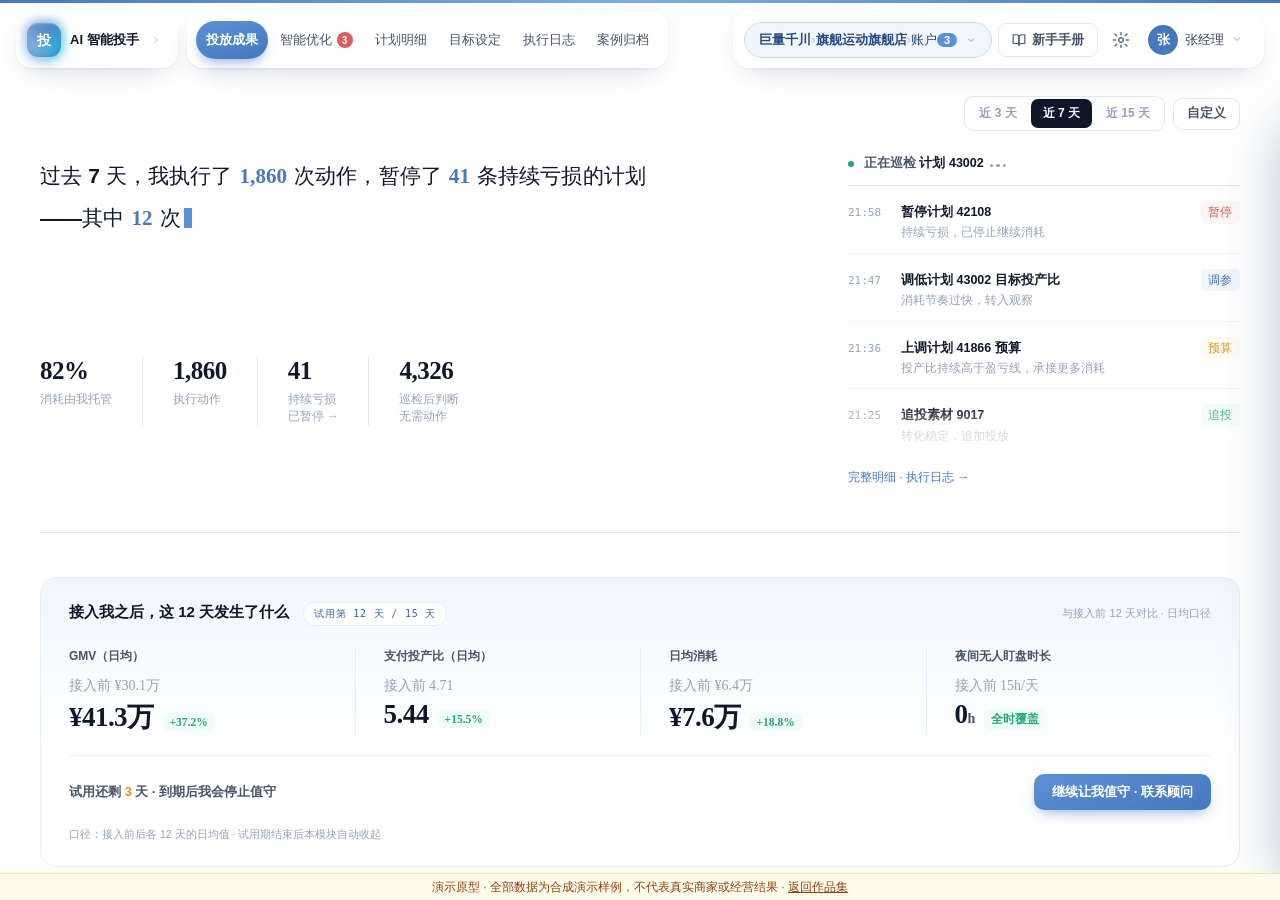
==== prototype/toudehao_final.html @ 15bfa962 "AI 智能投手作品集 初始提交（脱敏演示版）" ====
<!DOCTYPE html>
<html lang="zh-CN">
<head>
    <meta charset="UTF-8">
    <meta name="viewport" content="width=device-width, initial-scale=1.0">
    <title>AI 智能投手</title>
<style>
        :root {
            /* 品牌色系统 */
            --primary-900: #1e3664;
            --primary-800: #274882;
            --primary-700: #3562a6;
            --primary-600: #4578be;
            --primary-500: #5b91d4;
            --primary-400: #7dade2;
            --primary-300: #a3c6ed;
            --primary-200: #c8ddf5;
            --primary-100: #e4eefb;
            --primary-50: #f1f6fd;
            --primary-0: #f8fafe;

            /* 中性色 */
            --gray-900: #0f172a;
            --gray-800: #1e293b;
            --gray-700: #334155;
            --gray-600: #475569;
            --gray-500: #64748b;
            --gray-400: #94a3b8;
            --gray-300: #cbd5e1;
            --gray-200: #e2e8f0;
            --gray-100: #f1f5f9;
            --gray-50: #f8fafc;

            /* 语义色 */
            --success: #22a67a;
            --success-light: #f0fdf6;
            --warning: #e09422;
            --warning-light: #fefcf3;
            --danger: #dc5a5a;
            --danger-light: #fef5f5;
            --info: #5090d3;
            --info-light: #f4f9fd;

            /* 间距系统 */
            --spacing-xs: 4px;
            --spacing-sm: 8px;
            --spacing-md: 16px;
            --spacing-lg: 24px;
            --spacing-xl: 32px;
            --spacing-2xl: 48px;

            /* 圆角系统 */
            --radius-sm: 4px;
            --radius-md: 6px;
            --radius-lg: 10px;
            --radius-full: 9999px;

            /* 阴影系统 - 完全复制标准 */
            --shadow-xs: 0 1px 2px rgba(0,0,0,0.06);
            --shadow-sm: 0 1px 2px rgba(0,0,0,0.04), 0 2px 4px rgba(0,0,0,0.04), 0 4px 8px rgba(0,0,0,0.04);
            --shadow-md: 0 1px 2px rgba(0,0,0,0.04), 0 4px 8px rgba(0,0,0,0.04), 0 8px 16px rgba(0,0,0,0.06), 0 12px 24px rgba(0,0,0,0.04);
            --shadow-lg: 0 2px 4px rgba(0,0,0,0.04), 0 8px 16px rgba(0,0,0,0.06), 0 16px 32px rgba(0,0,0,0.08), 0 24px 48px rgba(0,0,0,0.04);
            --shadow-xl: 0 4px 8px rgba(0,0,0,0.04), 0 12px 24px rgba(0,0,0,0.08), 0 24px 48px rgba(0,0,0,0.1), 0 32px 64px rgba(0,0,0,0.06);

            /* 边框色 */
            --border-color: rgba(0,0,0,0.06);
            --border-color-hover: rgba(0,0,0,0.1);

            /* 动画 */
            --duration-fast: 150ms;
            --duration-normal: 200ms;
            --duration-slow: 300ms;
            --ease-out: cubic-bezier(0.16, 1, 0.3, 1);
            --ease-in-out: cubic-bezier(0.4, 0, 0.2, 1);
        }
        * { margin: 0; padding: 0; box-sizing: border-box; }
        input[type="checkbox"] { accent-color: var(--primary-600); }
        body {
            font-family: -apple-system, BlinkMacSystemFont, 'Segoe UI', 'PingFang SC', 'Microsoft YaHei', sans-serif;
            background: #f8fafc;
            background-image: radial-gradient(ellipse 80% 50% at 50% -20%, rgba(69,120,190,0.02) 0%, transparent 50%), radial-gradient(ellipse 60% 40% at 100% 0%, rgba(100,116,139,0.02) 0%, transparent 40%);
            min-height: 100vh;
            color: var(--gray-800);
            line-height: 1.5;
            padding: 0;
            -webkit-font-smoothing: antialiased;
            -moz-osx-font-smoothing: grayscale;
            font-feature-settings: 'kern' 1;
        }
        /* ========== 文档样式 ========== */
        .state-section { margin-bottom: 64px; }
        .state-title {
            font-size: 18px;
            font-weight: 600;
            color: var(--gray-900);
            margin-bottom: 6px;
            letter-spacing: -0.02em;
        }
        .state-desc { font-size: 13px; color: var(--gray-500); margin-bottom: 16px; }
        .state-frame {
            background: var(--gray-50);
            border-radius: var(--radius-lg);
            overflow: hidden;
            box-shadow: var(--shadow-md);
            border: none;
        }
        .state-frame::before {
            content: '';
            display: block;
            height: 3px;
            background: linear-gradient(90deg, var(--primary-600) 0%, var(--primary-400) 50%, var(--primary-600) 100%);
        }

        /* ========== 导航栏 ========== */
        .navbar {
            height: 64px;
            background: rgba(255, 255, 255, 0.98);
            backdrop-filter: blur(20px);
            border-bottom: 1px solid var(--gray-200);
            display: flex;
            align-items: center;
            padding: 0 var(--spacing-xl);
            box-shadow: var(--shadow-xs);
        }
        .navbar-brand { display: flex; align-items: center; gap: 12px; }
        .brand-logo {
            width: 32px;
            height: 32px;
            background: var(--primary-600);
            border-radius: var(--radius-md);
            display: flex;
            align-items: center;
            justify-content: center;
            font-weight: 600;
            color: white;
            font-size: 14px;
        }
        .brand-name {
            font-size: 16px;
            font-weight: 700;
            color: var(--gray-900);
            letter-spacing: -0.02em;
        }

        /* ========== 侧边栏 ========== */
        .main-container { display: flex; min-height: 600px; }
        .sidebar {
            width: 220px;
            background: white;
            border-right: 1px solid var(--gray-200);
            padding: var(--spacing-lg) var(--spacing-sm);
        }
        .menu-item {
            display: flex;
            align-items: center;
            gap: 10px;
            padding: 10px 14px;
            color: var(--gray-600);
            text-decoration: none;
            border-radius: var(--radius-md);
            margin-bottom: 2px;
            font-size: 14px;
            font-weight: 500;
            transition: background var(--duration-fast) var(--ease-out), color var(--duration-fast) var(--ease-out), transform var(--duration-fast) var(--ease-out);
            position: relative;
        }
        .menu-item:hover {
            background: var(--primary-50);
            color: var(--primary-700);
            transform: translateX(2px);
        }
        .menu-item.active {
            background: var(--primary-100);
            color: var(--primary-800);
            font-weight: 600;
        }
        .menu-item.active::before {
            content: '';
            position: absolute;
            left: 0;
            top: 6px;
            bottom: 6px;
            width: 3px;
            background: var(--primary-600);
            border-radius: 0 2px 2px 0;
        }
        .menu-item svg {
            width: 18px;
            height: 18px;
            flex-shrink: 0;
            opacity: 0.6;
            transition: opacity var(--duration-fast) var(--ease-out);
        }
        .menu-item:hover svg { opacity: 1; }
        .menu-item.active svg { opacity: 1; color: var(--primary-600); }

        /* ========== 内容区 ========== */
        .content { flex: 1; padding: var(--spacing-lg); background: var(--gray-50); }
        .page-header { margin-bottom: var(--spacing-lg); }
        .page-title {
            font-size: 22px;
            font-weight: 700;
            color: var(--gray-900);
            margin-bottom: 4px;
            letter-spacing: -0.025em;
            line-height: 1.2;
        }
        .page-subtitle { font-size: 13px; color: var(--gray-500); font-weight: 400; }

        /* ========== 控制台容器 ========== */
        .console-container {
            background: #fff;
            border-radius: var(--radius-lg);
            border: none;
            overflow: hidden;
            box-shadow: var(--shadow-sm);
            transition: box-shadow var(--duration-normal) var(--ease-out);
        }
        .console-container:hover {
            box-shadow: var(--shadow-md);
        }
        .console-collapse-header {
            display: flex;
            align-items: center;
            justify-content: space-between;
            padding: 16px 24px;
            border-bottom: 1px solid var(--gray-200);
            background: #fff;
        }
        .console-main-title { font-size: 17px; font-weight: 600; color: var(--gray-900); letter-spacing: -0.02em; }
        .tenant-quota-inline { display: flex; align-items: center; gap: 4px; font-size: 12px; color: var(--gray-500); padding: 4px 12px; background: var(--gray-50); border-radius: var(--radius-sm); }
        .tenant-quota-inline strong { color: var(--primary-600); font-weight: 600; }
        .quota-divider { color: var(--gray-300); }
        .console-body-layout { display: grid; grid-template-columns: 280px 1fr; gap: 16px; padding: 20px; }
        .account-list-card {
            background: #fff;
            border-radius: var(--radius-lg);
            border: none;
            overflow: hidden;
            box-shadow: var(--shadow-xs);
        }
        .account-list-header {
            padding: 12px 16px;
            background: #fff;
            border-bottom: 1px solid var(--gray-200);
            display: flex;
            justify-content: space-between;
            align-items: center;
        }
        .list-header-left { display: flex; align-items: center; gap: 10px; }
        .header-checkbox { width: 18px; height: 18px; border: 2px solid var(--gray-300); border-radius: var(--radius-sm); position: relative; }
        .header-checkbox.checked { background: var(--primary-500); border-color: var(--primary-500); }
        .header-checkbox.checked::after { content: ''; position: absolute; left: 5px; top: 2px; width: 5px; height: 9px; border: solid white; border-width: 0 2px 2px 0; transform: rotate(45deg); }
        .header-checkbox.indeterminate { background: var(--primary-500); border-color: var(--primary-500); }
        .header-checkbox.indeterminate::after { content: ''; position: absolute; left: 3px; top: 6px; width: 8px; height: 2px; background: white; }
        .card-title { font-size: 14px; font-weight: 600; color: var(--gray-900); }
        .selected-count { font-size: 12px; color: var(--primary-600); font-weight: 500; padding: 4px 10px; background: var(--primary-50); border-radius: var(--radius-sm); }
        .account-list-body { max-height: 280px; overflow-y: auto; padding: 8px; background: var(--gray-50); }
        .account-item {
            display: flex;
            align-items: center;
            padding: 12px 14px;
            border-radius: var(--radius-md);
            margin-bottom: 8px;
            background: #fff;
            border: 1px solid transparent;
            cursor: pointer;
        }
        .account-item:hover {
            background: var(--gray-50);
        }
        .account-item:last-child { margin-bottom: 0; }
        .account-item.selected {
            background: var(--primary-50);
            border-color: var(--primary-400);
            position: relative;
        }
        .account-item.selected::before {
            content: '';
            position: absolute;
            left: 0;
            top: 8px;
            bottom: 8px;
            width: 3px;
            background: var(--primary-500);
            border-radius: 0 2px 2px 0;
        }
        .account-item-checkbox { width: 16px; height: 16px; border: 2px solid var(--gray-300); border-radius: var(--radius-sm); margin-right: 10px; position: relative; flex-shrink: 0; }
        .account-item-checkbox.checked { background: var(--primary-500); border-color: var(--primary-500); }
        .account-item-checkbox.checked::after { content: ''; position: absolute; left: 4px; top: 1px; width: 4px; height: 8px; border: solid white; border-width: 0 2px 2px 0; transform: rotate(45deg); }
        .account-item-info { flex: 1; min-width: 0; }
        .account-item-name { font-size: 13px; font-weight: 500; color: var(--gray-900); }
        .account-item-meta { display: flex; align-items: center; justify-content: space-between; gap: 8px; margin-top: 4px; }
        .account-item-stats { font-size: 12px; color: var(--gray-500); white-space: nowrap; }
        .account-item-badge {
            display: inline-flex;
            align-items: center;
            gap: 5px;
            padding: 3px 10px;
            border-radius: var(--radius-md);
            font-size: 12px;
            font-weight: 500;
            white-space: nowrap;
            flex-shrink: 0;
        }
        .account-item-badge.ai {
            background: var(--primary-100);
            color: var(--primary-700);
        }
        .account-item-badge.manual {
            background: #fef3c7;
            color: #92400e;
        }
        .badge-dot { width: 5px; height: 5px; border-radius: 50%; }
        .account-item-badge.ai .badge-dot { background: var(--success); }
        .account-item-badge.manual .badge-dot { background: var(--warning); }
        .config-detail-card {
            background: #fff;
            border-radius: var(--radius-lg);
            border: none;
            padding: 20px 24px;
            box-shadow: var(--shadow-xs);
        }
        .config-detail-title-bar { display: flex; align-items: center; justify-content: space-between; gap: 12px; padding-bottom: 12px; margin-bottom: 14px; border-bottom: 1px solid var(--gray-100); }
        .config-account-name { font-size: 15px; font-weight: 600; color: var(--gray-900); }
        .config-account-id { font-size: 12px; color: var(--gray-400); }
        .config-row { margin-bottom: 14px; }
        .config-row:last-child { margin-bottom: 0; }
        .config-row .card-title { margin-bottom: 8px; }
        .mode-segmented {
            background: var(--gray-100);
            border-radius: var(--radius-md);
            padding: 4px;
            display: flex;
            gap: 4px;
            margin-bottom: 16px;
            position: relative;
        }
        .mode-segmented::before {
            content: '';
            position: absolute;
            top: 4px;
            left: 4px;
            width: calc(50% - 6px);
            height: calc(100% - 8px);
            background: #fff;
            border-radius: var(--radius-md);
            transition: transform 0.25s var(--ease-out);
            z-index: 0;
        }
        .mode-segmented.second-active::before {
            transform: translateX(calc(100% + 4px));
        }
        .mode-segment {
            flex: 1;
            padding: 10px 14px;
            text-align: center;
            border-radius: var(--radius-md);
            background: transparent;
            border: none;
            font-size: 14px;
            font-weight: 600;
            color: var(--gray-500);
            position: relative;
            z-index: 1;
            cursor: pointer;
            transition: color var(--duration-fast) var(--ease-out);
        }
        .mode-segment:hover {
            color: var(--gray-700);
        }
        .mode-segment.active {
            color: var(--gray-900);
        }
        .range-row { display: flex; align-items: center; justify-content: space-between; padding: 12px 16px; background: var(--gray-50); border-radius: var(--radius-md); margin-top: 10px; }
        .range-stats { display: flex; align-items: center; gap: 16px; }
        .range-stat { display: flex; align-items: baseline; gap: 4px; }
        .stat-num { font-size: 20px; font-weight: 600; color: var(--primary-600); }
        .stat-label { font-size: 13px; color: var(--gray-500); margin-left: 2px; }
        .range-divider { width: 1px; height: 20px; background: var(--gray-300); }
        .range-config-btn {
            display: inline-flex;
            align-items: center;
            gap: 6px;
            padding: 8px 16px;
            font-size: 13px;
            color: white;
            font-weight: 500;
            background: var(--primary-600);
            border: none;
            border-radius: var(--radius-md);
            cursor: pointer;
        }
        .range-config-btn:hover {
            background: var(--primary-700);
        }
        .strategy-list-horizontal { display: flex; gap: 12px; }
        .strategy-item-horizontal {
            display: flex;
            align-items: center;
            gap: 8px;
            padding: 10px 16px;
            background: var(--gray-50);
            border-radius: var(--radius-md);
            font-size: 13px;
            color: var(--gray-700);
        }
        .strategy-item-horizontal:hover {
            border-color: var(--primary-300);
            background: var(--primary-50);
        }
        .strategy-checkbox-new {
            width: 16px;
            height: 16px;
            border: 2px solid var(--gray-300);
            border-radius: var(--radius-sm);
            background: #fff;
            position: relative;
            transition: all var(--duration-fast) var(--ease-out);
            cursor: pointer;
        }
        .strategy-checkbox-new:hover { border-color: var(--primary-400); }
        .strategy-checkbox-new.checked {
            background: var(--primary-500);
            border-color: var(--primary-500);
        }
        .strategy-checkbox-new.checked::after {
            content: '';
            position: absolute;
            left: 4px;
            top: 1px;
            width: 4px;
            height: 8px;
            border: solid white;
            border-width: 0 2px 2px 0;
            transform: rotate(45deg);
        }
        .delete-material-option { display: flex; align-items: center; gap: 8px; font-size: 13px; }
        .delete-material-text { color: var(--gray-700); }
        .batch-hint {
            display: flex;
            align-items: center;
            gap: 8px;
            padding: 10px 12px;
            background: var(--primary-50);
            border-radius: var(--radius-sm);
            margin-bottom: 16px;
            font-size: 12px;
            color: var(--primary-700);
        }
        .batch-hint svg { flex-shrink: 0; color: var(--primary-500); }
        .config-empty-inline { display: flex; align-items: center; justify-content: center; height: 200px; color: var(--gray-400); font-size: 13px; }
        .manual-hint-box {
            display: flex;
            align-items: center;
            gap: 10px;
            padding: 14px 16px;
            background: #fef3c7;
            border: 1px solid #fcd34d;
            border-radius: var(--radius-md);
            font-size: 13px;
            color: #92400e;
        }
        .manual-hint-box svg { flex-shrink: 0; color: #d97706; }
        .console-actions { padding: 14px 20px; border-top: 1px solid var(--gray-200); display: flex; justify-content: flex-end; gap: 12px; }
        .btn {
            padding: 10px 20px;
            border-radius: var(--radius-md);
            font-size: 13px;
            font-weight: 500;
            border: none;
            display: inline-flex;
            align-items: center;
            justify-content: center;
            gap: 6px;
            cursor: pointer;
            transition: all var(--duration-fast) var(--ease-out);
        }
        .btn-primary {
            background: linear-gradient(180deg, var(--primary-600) 0%, var(--primary-700) 100%);
            color: white;
            box-shadow: inset 0 1px 0 rgba(255,255,255,0.15), 0 1px 2px rgba(69,120,190,0.2), 0 2px 4px rgba(69,120,190,0.15), 0 4px 8px rgba(69,120,190,0.1);
        }
        .btn-primary:hover {
            background: linear-gradient(180deg, var(--primary-700) 0%, var(--primary-800) 100%);
            transform: translateY(-1px);
            box-shadow: inset 0 1px 0 rgba(255,255,255,0.15), 0 2px 4px rgba(69,120,190,0.2), 0 4px 8px rgba(69,120,190,0.18), 0 8px 16px rgba(69,120,190,0.12);
        }
        .btn-primary:active {
            background: linear-gradient(180deg, var(--primary-800) 0%, var(--primary-900) 100%);
            transform: translateY(0);
            box-shadow: inset 0 2px 4px rgba(0,0,0,0.1), 0 1px 2px rgba(69,120,190,0.15);
        }
        .btn-secondary {
            background: linear-gradient(180deg, #fff 0%, #f8fafc 100%);
            color: var(--gray-700);
            border: 1px solid rgba(0,0,0,0.08);
            box-shadow: inset 0 1px 0 rgba(255,255,255,0.8), 0 1px 2px rgba(0,0,0,0.04);
        }
        .btn-secondary:hover {
            background: linear-gradient(180deg, #f8fafc 0%, #f1f5f9 100%);
            border-color: rgba(0,0,0,0.12);
            transform: translateY(-1px);
            box-shadow: inset 0 1px 0 rgba(255,255,255,0.8), 0 2px 4px rgba(0,0,0,0.06);
        }
        .btn-secondary:active {
            background: #f1f5f9;
            transform: translateY(0);
            box-shadow: inset 0 1px 2px rgba(0,0,0,0.04);
        }
        /* 管理员样式 */
        .admin-badge { display: inline-flex; align-items: center; gap: 4px; padding: 4px 10px; background: linear-gradient(135deg, var(--primary-600) 0%, var(--primary-700) 100%); color: white; font-size: 12px; font-weight: 500; border-radius: var(--radius-sm); }
        .admin-search-bar { padding: 8px 12px; border-bottom: 1px solid var(--gray-100); }
        .admin-search-bar input { width: 100%; padding: 6px 10px; border: 1px solid var(--gray-200); border-radius: var(--radius-sm); font-size: 12px; background: var(--gray-50); }
        .admin-user-group { border-bottom: 1px solid var(--gray-100); }
        .admin-user-group:last-child { border-bottom: none; }
        .admin-user-divider { display: flex; align-items: center; justify-content: space-between; padding: 10px 14px; background: var(--gray-50); cursor: pointer; }
        .admin-user-left { display: flex; align-items: center; gap: 8px; }
        .admin-expand-icon { width: 16px; height: 16px; display: flex; align-items: center; justify-content: center; color: var(--gray-400); transition: transform 0.2s; }
        .admin-user-divider.expanded .admin-expand-icon { transform: rotate(90deg); }
        .admin-user-label { font-size: 13px; font-weight: 600; color: var(--gray-700); }
        .admin-user-count { font-size: 12px; color: var(--gray-500); }
        .admin-user-accounts { background: white; margin-left: 14px; padding-left: 12px; position: relative; }
        .admin-user-accounts::before { content: ''; position: absolute; left: 0; top: 4px; bottom: 4px; width: 2px; background: linear-gradient(180deg, var(--primary-200) 0%, var(--primary-100) 100%); border-radius: 1px; }
        .admin-user-accounts.collapsed { display: none; }
        .admin-owner-tag { display: inline-flex; align-items: center; gap: 4px; padding: 4px 8px; background: var(--gray-100); color: var(--gray-600); font-size: 12px; border-radius: var(--radius-sm); }
        .config-header {
            padding: 16px 24px;
            border-bottom: 1px solid var(--gray-200);
        }
        .config-title { font-size: 17px; font-weight: 600; color: var(--gray-900); margin: 0; letter-spacing: -0.02em; }
        .config-subtitle { font-size: 13px; color: var(--gray-500); margin-top: 4px; }
        .account-select-all { font-size: 12px; color: var(--primary-600); cursor: pointer; padding: 4px 8px; border-radius: var(--radius-sm); }
        /* 计算器样式 */
        .step-badge {
            width: 20px;
            height: 20px;
            background: var(--primary-500);
            color: white;
            border-radius: 50%;
            font-size: 11px;
            font-weight: 600;
            display: flex;
            align-items: center;
            justify-content: center;
        }
        .calc-grid { display: grid; grid-template-columns: repeat(4, 1fr); gap: 16px; }
        .calc-field { display: flex; flex-direction: column; gap: 6px; }
        .field-label { font-size: 13px; font-weight: 500; color: var(--gray-600); display: flex; align-items: center; gap: 6px; }
        .input-wrap { position: relative; display: flex; align-items: center; }
        .input-prefix { position: absolute; left: 12px; color: var(--gray-400); font-size: 14px; font-weight: 500; }
        .input-suffix { position: absolute; right: 12px; color: var(--gray-400); font-size: 14px; }
        .calc-input {
            width: 100%;
            padding: 10px 32px 10px 28px;
            border: 1px solid rgba(0,0,0,0.08);
            border-radius: var(--radius-md);
            font-size: 14px;
            font-weight: 500;
            color: var(--gray-800);
            background: #fafbfc;
            box-shadow: inset 0 1px 2px rgba(0,0,0,0.04);
            transition: all var(--duration-fast) var(--ease-out);
            outline: none;
        }
        .calc-input:hover {
            border-color: var(--primary-300);
            background: var(--primary-0);
        }
        .calc-input:focus {
            border-color: var(--primary-400);
            background: #fff;
            box-shadow: inset 0 1px 2px rgba(0,0,0,0.02), 0 0 0 3px rgba(69,120,190,0.12);
        }
        .sync-badge { font-size: 10px; color: var(--primary-600); background: var(--primary-50); padding: 2px 6px; border-radius: 10px; font-weight: 500; }
        .calc-metrics {
            display: flex;
            gap: 24px;
            margin-top: 16px;
            padding: 16px;
            background: var(--gray-50);
            border-radius: var(--radius-md);
        }
        .metric-item {
            text-align: center;
            flex: 1;
        }
        .metric-value {
            font-size: 18px;
            font-weight: 700;
            color: var(--gray-800);
        }
        .metric-value.highlight {
            color: var(--primary-600);
            font-size: 24px;
        }
        .metric-label {
            font-size: 12px;
            color: var(--gray-500);
            margin-top: 4px;
        }
        .roi-options { display: grid; grid-template-columns: repeat(5, 1fr); gap: 10px; }
        .roi-option {
            padding: 14px 12px;
            text-align: center;
            border: 2px solid var(--gray-200);
            background: #fff;
            border-radius: 10px;
            cursor: pointer;
            transition: all var(--duration-fast) var(--ease-out);
        }
        .roi-option:hover {
            border-color: var(--primary-300);
            background: var(--primary-50);
        }
        .roi-option.selected {
            border-color: var(--primary-500);
            background: var(--primary-50);
        }
        .roi-option-title { font-size: 13px; font-weight: 600; color: var(--gray-700); }
        .roi-option.selected .roi-option-title { color: var(--primary-700); }
        .roi-option-desc { font-size: 11px; color: var(--gray-400); margin-top: 4px; }
        .roi-option.selected .roi-option-desc { color: var(--primary-500); }
        .custom-input { width: 40px; padding: 2px 4px; font-size: 12px; text-align: center; border: 1px solid var(--gray-300); border-radius: 4px; }
        .calc-result-panel {
            width: 320px;
            padding: 32px 24px 24px;
            background: var(--gray-50);
            display: flex;
            flex-direction: column;
        }
        .result-header { text-align: center; flex: 1; display: flex; flex-direction: column; justify-content: center; }
        .result-label { font-size: 13px; font-weight: 500; color: var(--gray-500); margin-bottom: 8px; }
        .result-value { font-size: 56px; font-weight: 700; color: var(--primary-600); line-height: 1; }
        .result-desc { font-size: 13px; color: var(--gray-500); margin-top: 8px; }
        .formula-box {
            padding: 12px 16px;
            background: white;
            border-radius: 8px;
            margin-bottom: 16px;
        }
        .formula-title { font-size: 11px; color: var(--gray-400); margin-bottom: 4px; }
        .formula-item { font-size: 11px; color: var(--gray-500); line-height: 1.5; }
        .formula-num { color: var(--primary-600); font-weight: 500; margin-right: 4px; }
        /* 字段tooltip */
        .field-tooltip {
            position: relative;
            display: inline-flex;
            align-items: center;
            margin-left: 4px;
        }
        .tooltip-icon {
            width: 14px;
            height: 14px;
            border-radius: 50%;
            background: var(--gray-200);
            color: var(--gray-500);
            font-size: 10px;
            display: inline-flex;
            align-items: center;
            justify-content: center;
            cursor: help;
        }
        .tooltip-icon:hover {
            background: var(--primary-100);
            color: var(--primary-600);
        }
        .tooltip-content {
            display: none;
            position: absolute;
            bottom: calc(100% + 8px);
            left: 50%;
            transform: translateX(-50%);
            background: var(--gray-800);
            color: white;
            padding: 8px 12px;
            border-radius: 6px;
            font-size: 12px;
            white-space: nowrap;
            z-index: 100;
        }
        .tooltip-content::after {
            content: '';
            position: absolute;
            top: 100%;
            left: 50%;
            transform: translateX(-50%);
            border: 5px solid transparent;
            border-top-color: var(--gray-800);
        }
        .field-tooltip:hover .tooltip-content { display: block; }
        .field-tooltip.always-show .tooltip-content { display: block; }
        .tooltip-source { display: block; font-size: 11px; color: var(--gray-400); margin-top: 4px; }
        .tooltip-time { display: block; font-size: 10px; color: var(--gray-500); }
        /* GMV结算率直接展示的提示 */
        .field-hint { font-size: 11px; color: var(--gray-400); margin-top: 4px; }
        .field-hint-source { font-size: 10px; color: var(--gray-400); }
        /* 计算器新样式 */
        .phase-tag { font-size: 11px; padding: 3px 8px; border-radius: 10px; font-weight: 500; }
        .phase-tag.mature { background: var(--primary-50); color: var(--primary-600); }
        .phase-tag.cold { background: #fef3c7; color: #92400e; }
        .new-plan-badge { font-size: 11px; padding: 3px 10px; background: #fef3c7; color: #92400e; border-radius: 10px; font-weight: 500; margin-left: 8px; }
        .result-section { text-align: center; }
        .result-phase-label { font-size: 12px; font-weight: 500; color: var(--gray-500); margin-bottom: 8px; padding: 4px 12px; background: var(--primary-50); color: var(--primary-600); border-radius: 12px; display: inline-block; }
        .result-phase-label.cold { background: #fef3c7; color: #92400e; }
        .result-roi-row { display: flex; align-items: baseline; justify-content: center; gap: 8px; margin-top: 8px; }
        .roi-label { font-size: 16px; color: var(--gray-600); font-weight: 500; }
        .roi-value { font-size: 42px; font-weight: 700; color: var(--primary-700); }
        .auto-switch-hint {
            display: flex;
            align-items: flex-start;
            gap: 8px;
            padding: 12px;
            background: var(--gray-50);
            border-radius: var(--radius-md);
            margin-top: 20px;
            font-size: 12px;
            color: var(--gray-500);
            line-height: 1.5;
        }
        .auto-switch-hint svg { flex-shrink: 0; margin-top: 2px; color: var(--gray-400); }
        /* 计划列表样式 */
        .plan-list-panel { width: 280px; border-right: 1px solid var(--gray-200); background: var(--gray-50); display: flex; flex-direction: column; }
        .plan-list-header { padding: 16px; border-bottom: 1px solid var(--gray-200); background: white; }
        .plan-list-title { font-size: 14px; font-weight: 600; color: var(--gray-800); margin-bottom: 4px; }
        .plan-list-subtitle { font-size: 12px; color: var(--gray-500); }
        .plan-list-body { flex: 1; overflow-y: auto; padding: 12px; }
        .plan-item {
            display: flex;
            align-items: flex-start;
            gap: 10px;
            padding: 12px;
            background: #fff;
            border-radius: var(--radius-md);
            margin-bottom: 8px;
            border: 1px solid transparent;
            cursor: pointer;
        }
        .plan-item:last-child { margin-bottom: 0; }
        .plan-item:hover {
            background: var(--gray-50);
        }
        .plan-item.selected {
            background: var(--primary-50);
            border-color: var(--primary-400);
        }
        .plan-item-radio { width: 16px; height: 16px; border: 2px solid var(--gray-300); border-radius: 50%; flex-shrink: 0; margin-top: 2px; position: relative; }
        .plan-item.selected .plan-item-radio { border-color: var(--primary-500); }
        .plan-item.selected .plan-item-radio::after { content: ''; position: absolute; top: 3px; left: 3px; width: 6px; height: 6px; background: var(--primary-500); border-radius: 50%; }
        .plan-item-info { flex: 1; min-width: 0; }
        .plan-item-name { font-size: 13px; font-weight: 500; color: var(--gray-800); margin-bottom: 4px; white-space: nowrap; overflow: hidden; text-overflow: ellipsis; }
        .plan-item-meta { display: flex; align-items: center; gap: 6px; flex-wrap: wrap; }
        .plan-item-id { font-size: 11px; color: var(--gray-400); }
        .plan-item-tag {
            font-size: 10px;
            padding: 2px 6px;
            border-radius: 4px;
            font-weight: 500;
            white-space: nowrap;
        }
        .plan-item-tag.new {
            background: #fef3c7;
            color: #92400e;
        }
        .plan-item-tag.mature {
            background: var(--primary-50);
            color: var(--primary-600);
        }
        .plan-item-roi { font-size: 12px; color: var(--gray-500); margin-top: 6px; }
        .plan-item-roi strong { color: var(--primary-600); font-weight: 600; }
        /* 计划列表表格样式 */
        .plan-table { width: 100%; border-collapse: separate; border-spacing: 0; font-size: 13px; }
        .plan-table th {
            text-align: left;
            padding: 16px 20px;
            font-size: 12px;
            font-weight: 600;
            color: var(--gray-600);
            background: linear-gradient(180deg, #fafbfc 0%, #f8fafc 100%);
            border-bottom: 1px solid var(--gray-200);
            letter-spacing: 0.02em;
            white-space: nowrap;
        }
        .plan-table td {
            padding: 18px 20px;
            font-size: 13px;
            color: var(--gray-700);
            border-bottom: 1px solid var(--gray-100);
            vertical-align: middle;
            line-height: 1.6;
        }
        .plan-table tbody tr {
            background: #fff;
            transition: background var(--duration-fast) var(--ease-out) 50ms, box-shadow var(--duration-fast) var(--ease-out) 50ms;
        }
        .plan-table tbody tr:nth-child(even) {
            background: rgba(248,250,252,0.5);
        }
        .plan-table tbody tr:hover {
            background: var(--primary-50);
            box-shadow: inset 3px 0 0 0 var(--primary-400);
            transition-delay: 0ms;
        }
        .plan-table tbody tr:last-child td {
            border-bottom: none;
        }
        .plan-table-name { font-weight: 500; color: var(--gray-900); margin-bottom: 4px; }
        .plan-table-id { font-size: 11px; color: var(--gray-400); }
        .plan-status-tag {
            display: inline-flex;
            align-items: center;
            gap: 4px;
            padding: 4px 10px;
            border-radius: 12px;
            font-size: 12px;
            font-weight: 500;
        }
        .plan-status-tag.configured {
            background: var(--primary-50);
            color: var(--primary-600);
        }
        .plan-status-tag.pending {
            background: var(--gray-100);
            color: var(--gray-500);
        }
        .plan-roi-value { font-size: 18px; font-weight: 700; color: var(--primary-600); }
        .plan-roi-value.empty { color: var(--gray-300); font-weight: 400; }
        .plan-roi-input {
            width: 80px;
            padding: 8px 12px;
            font-size: 16px;
            font-weight: 600;
            color: var(--primary-600);
            border: 1px solid rgba(0,0,0,0.08);
            border-radius: var(--radius-md);
            text-align: center;
            background: #fafbfc;
            box-shadow: inset 0 1px 2px rgba(0,0,0,0.04);
            transition: all var(--duration-fast) var(--ease-out);
            outline: none;
        }
        .plan-roi-input:hover {
            border-color: var(--primary-300);
            background: var(--primary-0);
        }
        .plan-roi-input:focus {
            border-color: var(--primary-400);
            background: #fff;
            box-shadow: inset 0 1px 2px rgba(0,0,0,0.02), 0 0 0 3px rgba(69,120,190,0.12);
        }
        .plan-roi-input::placeholder {
            color: var(--gray-300);
            font-weight: 400;
        }
        .plan-action-btn {
            padding: 6px 14px;
            font-size: 12px;
            font-weight: 500;
            border-radius: var(--radius-md);
            border: none;
            cursor: pointer;
            transition: all var(--duration-fast) var(--ease-out);
        }
        .plan-action-btn.primary {
            background: var(--primary-600);
            color: white;
        }
        .plan-action-btn.primary:hover {
            background: var(--primary-700);
        }
        .plan-action-btn.secondary {
            background: #fff;
            color: var(--gray-700);
            border: 1px solid var(--gray-300);
        }
        .plan-action-btn.secondary:hover {
            border-color: var(--primary-400);
            background: var(--primary-50);
        }
        .plan-row-selected td { background: var(--primary-50) !important; }
        .plan-row-selected { position: relative; }
        .plan-row-selected td:first-child::before { content: ''; position: absolute; left: 0; top: 0; bottom: 0; width: 3px; background: var(--primary-500); }
        .roi-chip {
            display: inline-block;
            padding: 6px 12px;
            font-size: 12px;
            color: var(--gray-600);
            background: #fff;
            border: 1px solid var(--gray-200);
            border-radius: 16px;
            cursor: pointer;
        }
        .roi-chip:hover {
            border-color: var(--primary-300);
            background: var(--primary-50);
        }
        .roi-chip.selected {
            background: var(--primary-500);
            color: white;
            border-color: var(--primary-500);
        }
        /* 数字等宽对齐 */
        .numeric, .plan-roi-value, .plan-roi-input, .stat-num, .metric-value, .roi-value, .result-value {
            font-variant-numeric: tabular-nums;
            font-feature-settings: 'tnum' 1;
        }
        /* 滚动条样式 */
        ::-webkit-scrollbar { width: 8px; height: 8px; }
        ::-webkit-scrollbar-track { background: transparent; }
        ::-webkit-scrollbar-thumb { background: var(--gray-300); border-radius: 4px; border: 2px solid transparent; background-clip: content-box; }
        ::-webkit-scrollbar-thumb:hover { background: var(--gray-400); background-clip: content-box; }
        * { scrollbar-width: thin; scrollbar-color: var(--gray-300) transparent; }
        /* 焦点可见性 */
        .btn:focus-visible, .calc-input:focus-visible, .plan-roi-input:focus-visible { outline: 2px solid var(--primary-400); outline-offset: 2px; }
        .btn:focus:not(:focus-visible), .calc-input:focus:not(:focus-visible) { outline: none; }
        /* 按钮禁用状态 */
        .btn:disabled, .btn.disabled { opacity: 0.5; cursor: not-allowed; pointer-events: none; transform: none !important; box-shadow: none !important; }
        .btn-primary:disabled, .btn-primary.loading { opacity: 0.6; cursor: not-allowed; transform: none; }
        /* 表单选择器 */
        .form-select {
            padding: 8px 32px 8px 12px;
            border: 1px solid rgba(0,0,0,0.08);
            border-radius: var(--radius-md);
            font-size: 13px;
            color: var(--gray-700);
            background: #fafbfc;
            cursor: pointer;
            appearance: none;
            background-image: url("data:image/svg+xml,%3Csvg width='10' height='6' viewBox='0 0 10 6' fill='none' xmlns='http://www.w3.org/2000/svg'%3E%3Cpath d='M1 1L5 5L9 1' stroke='%2394a3b8' stroke-width='1.5' stroke-linecap='round' stroke-linejoin='round'/%3E%3C/svg%3E");
            background-repeat: no-repeat;
            background-position: right 12px center;
            transition: all var(--duration-fast) var(--ease-out);
            outline: none;
        }
        .form-select:hover { border-color: var(--primary-300); background-color: var(--primary-0); }
        .form-select:focus { border-color: var(--primary-400); background-color: #fff; box-shadow: 0 0 0 3px rgba(69,120,190,0.12); }
    
        /* ========== 静态布局 ========== */
        .app-layout {
            display: flex;
            flex-direction: column;
            min-height: 100vh;
            position: relative;
        }
        /* 顶部渐变装饰条 */
        .app-layout::before {
            content: '';
            position: absolute;
            top: 0;
            left: 0;
            right: 0;
            height: 3px;
            background: linear-gradient(90deg, var(--primary-600) 0%, var(--primary-400) 50%, var(--primary-600) 100%);
            z-index: 9999;
        }
        .global-nav {
            position: fixed;
            top: 0;
            left: 0;
            right: 0;
            z-index: 1000;
            background: rgba(255, 255, 255, 0.95);
            backdrop-filter: blur(12px);
            -webkit-backdrop-filter: blur(12px);
            border-bottom: 1px solid var(--gray-200);
            box-shadow: var(--shadow-xs);
            display: flex;
            align-items: center;
            justify-content: space-between;
            padding: 0 20px;
            height: 56px;
        }
        .nav-left {
            display: flex;
            align-items: center;
            gap: 16px;
        }
        .nav-right {
            display: flex;
            align-items: center;
            gap: 8px;
        }
        /* Logo区域与侧边栏对齐 */
        .global-nav .navbar-brand {
            width: auto;
            padding-right: 16px;
            border-right: 1px solid var(--gray-200);
            margin-right: 4px;
        }
        /* 导航栏下拉选择器 */
        .nav-selector {
            display: flex;
            align-items: center;
            gap: 6px;
            padding: 6px 12px;
            background: var(--gray-50);
            border: 1px solid var(--gray-200);
            border-radius: var(--radius-md);
            font-size: 13px;
            color: var(--gray-700);
            cursor: pointer;
            transition: background var(--duration-fast) var(--ease-out), border-color var(--duration-fast) var(--ease-out);
        }
        .nav-selector:hover {
            background: var(--primary-50);
            border-color: var(--primary-300);
        }
        .nav-selector-label {
            font-size: 12px;
            color: var(--gray-400);
            margin-right: 4px;
        }
        .nav-selector-value {
            font-weight: 500;
            color: var(--gray-800);
        }
        .nav-selector-arrow {
            color: var(--gray-400);
            margin-left: 4px;
        }
        /* 账户多选器 */
        .nav-account-selector {
            display: flex;
            align-items: center;
            gap: 6px;
            padding: 6px 12px;
            background: var(--primary-50);
            border: 1px solid var(--primary-200);
            border-radius: var(--radius-md);
            font-size: 13px;
            color: var(--primary-700);
            cursor: pointer;
            transition: background var(--duration-fast) var(--ease-out), border-color var(--duration-fast) var(--ease-out);
        }
        .nav-account-selector:hover {
            background: var(--primary-100);
            border-color: var(--primary-300);
        }
        .nav-account-count {
            background: var(--primary-500);
            color: white;
            font-size: 11px;
            font-weight: 600;
            padding: 2px 6px;
            border-radius: 10px;
            margin-left: 4px;
        }
        /* 导航栏图标按钮 */
        .nav-icon-btn {
            width: 36px;
            height: 36px;
            display: flex;
            align-items: center;
            justify-content: center;
            background: transparent;
            border: none;
            border-radius: var(--radius-md);
            color: var(--gray-500);
            cursor: pointer;
            transition: background var(--duration-fast) var(--ease-out), color var(--duration-fast) var(--ease-out);
        }
        .nav-icon-btn:hover {
            background: var(--primary-50);
            color: var(--primary-700);
        }
        .nav-icon-btn.active {
            background: var(--primary-50);
            color: var(--primary-600);
        }
        /* 用户头像 */
        .nav-avatar {
            width: 32px;
            height: 32px;
            border-radius: 50%;
            background: var(--primary-600);
            color: white;
            font-size: 13px;
            font-weight: 600;
            display: flex;
            align-items: center;
            justify-content: center;
            cursor: pointer;
            transition: background var(--duration-fast) var(--ease-out);
        }
        .nav-avatar:hover {
            background: var(--primary-700);
        }
        .nav-divider {
            width: 1px;
            height: 24px;
            background: var(--gray-200);
            margin: 0 8px;
        }
        /* 前往平台按钮 */
        .nav-goto-btn {
            display: flex;
            align-items: center;
            gap: 6px;
            padding: 6px 12px;
            background: var(--primary-500);
            color: white;
            border: none;
            border-radius: var(--radius-md);
            font-size: 12px;
            font-weight: 500;
            cursor: pointer;
            transition: background var(--duration-fast) var(--ease-out);
        }
        .nav-goto-btn:hover {
            background: var(--primary-600);
        }
        /* 订阅剩余时间 */
        .nav-subscription {
            display: flex;
            align-items: center;
            gap: 6px;
            padding: 4px 10px;
            background: var(--gray-50);
            border: 1px solid var(--gray-200);
            border-radius: var(--radius-md);
            font-size: 12px;
            color: var(--gray-600);
        }
        .nav-subscription-days {
            font-weight: 600;
            color: var(--primary-600);
        }
        .nav-subscription.warning {
            background: #fef3c7;
            border-color: #fde68a;
            color: #92400e;
        }
        .nav-subscription.warning .nav-subscription-days {
            color: #d97706;
        }
        /* 下拉菜单容器 */
        .nav-dropdown-wrap {
            position: relative;
        }
        .nav-dropdown {
            position: absolute;
            top: calc(100% + 8px);
            left: 0;
            min-width: 200px;
            background: white;
            border-radius: var(--radius-lg);
            box-shadow: var(--shadow-lg);
            border: 1px solid var(--gray-200);
            z-index: 1000;
            overflow: hidden;
        }
        .nav-dropdown-header {
            padding: 12px 16px;
            font-size: 12px;
            font-weight: 600;
            color: var(--gray-500);
            border-bottom: 1px solid var(--gray-100);
            background: var(--gray-50);
        }
        .nav-dropdown-item {
            display: flex;
            align-items: center;
            gap: 10px;
            padding: 10px 16px;
            font-size: 13px;
            color: var(--gray-700);
            cursor: pointer;
            transition: background var(--duration-fast);
        }
        .nav-dropdown-item:hover {
            background: var(--gray-50);
        }
        .nav-dropdown-item.active {
            background: var(--primary-50);
            color: var(--primary-700);
        }
        .nav-dropdown-item .check-icon {
            margin-left: auto;
            color: var(--primary-500);
        }
        /* 账户多选下拉 */
        .nav-dropdown-checkbox {
            width: 16px;
            height: 16px;
            border: 2px solid var(--gray-300);
            border-radius: 4px;
            display: flex;
            align-items: center;
            justify-content: center;
            flex-shrink: 0;
        }
        .nav-dropdown-checkbox.checked {
            background: var(--primary-500);
            border-color: var(--primary-500);
        }
        .nav-dropdown-checkbox.checked::after {
            content: '';
            width: 4px;
            height: 8px;
            border: solid white;
            border-width: 0 2px 2px 0;
            transform: rotate(45deg);
            margin-bottom: 2px;
        }
        .nav-dropdown-footer {
            padding: 12px 16px;
            border-top: 1px solid var(--gray-100);
            display: flex;
            gap: 8px;
        }
        .app-body {
            display: flex;
            flex: 1;
        }
        .global-sidebar {
            position: fixed;
            top: 56px;
            left: 0;
            bottom: 0;
            width: 220px;
            background: white;
            border-right: 1px solid var(--gray-200);
            padding: var(--spacing-lg) var(--spacing-sm);
            flex-shrink: 0;
            overflow-y: auto;
            z-index: 999;
        }
        .global-sidebar::-webkit-scrollbar { width: 5px; }
        .global-sidebar::-webkit-scrollbar-track { background: transparent; }
        .global-sidebar::-webkit-scrollbar-thumb { background: var(--gray-300); border-radius: 4px; }
        .global-sidebar::-webkit-scrollbar-thumb:hover { background: var(--gray-400); }
        .main-scroll-area {
            flex: 1;
            padding: var(--spacing-lg);
            padding-top: calc(126px + var(--spacing-lg));
            margin-left: 0;
            background: var(--gray-50);
            background-image:
                radial-gradient(ellipse 80% 50% at 50% -20%, rgba(69,120,190,0.03) 0%, transparent 50%),
                radial-gradient(ellipse 60% 40% at 100% 0%, rgba(100,116,139,0.02) 0%, transparent 40%);
        }

        /* ===================== Agent 状态驾驶舱 ===================== */
        .cockpit {
            position: fixed;
            top: 0; left: 0; right: 0;
            z-index: 1000;
        }

        /* —— 第一层：Agent 状态 + 今日战绩 —— */
        .cockpit-status {
            height: 76px;
            display: flex;
            align-items: center;
            justify-content: space-between;
            gap: 24px;
            padding: 0 28px;
            background:
                radial-gradient(130% 200% at 13% -55%, rgba(107,159,147,0.18) 0%, transparent 46%),
                linear-gradient(180deg, #ffffff 0%, var(--primary-50) 100%);
            border-bottom: 1px solid var(--primary-100);
        }
        .agent-identity { display: flex; align-items: center; gap: 14px; min-width: 0; }
        .cs-left { display: flex; align-items: center; gap: 16px; }
        .agent-runway {
            display: flex; align-items: center; gap: 7px;
            padding: 6px 6px 6px 12px;
            background: rgba(255,255,255,0.7);
            border: 1px solid var(--primary-200);
            border-radius: 999px;
            font-size: 12.5px; color: var(--gray-600);
        }
        .agent-runway svg { width: 14px; height: 14px; color: var(--primary-500); }
        .agent-runway strong { color: var(--primary-700); font-weight: 700; font-variant-numeric: tabular-nums; }
        .runway-topup {
            color: var(--primary-700); font-weight: 600; text-decoration: none;
            padding: 2px 10px; margin-left: 3px; border-radius: 999px;
            background: var(--primary-100); transition: background .18s var(--ease-out);
        }
        .runway-topup:hover { background: var(--primary-200); }
        .agent-orb {
            position: relative;
            width: 46px; height: 46px;
            border-radius: 14px;
            display: flex; align-items: center; justify-content: center;
            color: #fff; font-weight: 700; font-size: 21px;
            background: linear-gradient(140deg, var(--primary-400) 0%, var(--primary-700) 100%);
            box-shadow: 0 7px 20px -5px rgba(90,138,128,0.6), inset 0 1px 1px rgba(255,255,255,0.4);
        }
        .agent-orb::after {
            content: '';
            position: absolute; inset: -5px;
            border-radius: 18px;
            border: 2px solid var(--primary-400);
            opacity: 0;
            animation: orbPulse 2.8s ease-out infinite;
        }
        @keyframes orbPulse {
            0%   { transform: scale(0.92); opacity: 0.65; }
            70%  { transform: scale(1.28); opacity: 0; }
            100% { opacity: 0; }
        }
        .agent-id-text { display: flex; flex-direction: column; gap: 3px; }
        .agent-name {
            font-size: 16px; font-weight: 700; color: var(--gray-900);
            letter-spacing: 0.2px; display: flex; align-items: center; gap: 7px;
        }
        .agent-tag {
            font-size: 10px; font-weight: 700; letter-spacing: 1.2px;
            color: var(--primary-700); background: var(--primary-100);
            padding: 2px 6px; border-radius: 5px;
        }
        .agent-state { font-size: 12.5px; color: var(--gray-600); display: flex; align-items: center; gap: 6px; }
        .agent-state strong { color: var(--gray-800); font-weight: 600; }
        .state-dot {
            width: 7px; height: 7px; border-radius: 50%;
            background: var(--success);
            animation: dotPulse 1.9s ease-out infinite;
        }
        @keyframes dotPulse {
            0%   { box-shadow: 0 0 0 0 rgba(34,166,122,0.5); }
            70%  { box-shadow: 0 0 0 7px rgba(34,166,122,0); }
            100% { box-shadow: 0 0 0 0 rgba(34,166,122,0); }
        }
        /* 今日战绩计分板 */
        .agent-scoreboard { display: flex; align-items: center; gap: 20px; }
        .sb-lead {
            font-size: 11px; color: var(--primary-700); font-weight: 600; letter-spacing: 0.5px;
            padding: 4px 10px; border-radius: 999px;
            background: rgba(255,255,255,0.75); border: 1px solid var(--primary-200);
        }
        .sb-stat { display: flex; flex-direction: column; align-items: flex-end; line-height: 1.05; }
        .sb-num { font-size: 22px; font-weight: 800; font-variant-numeric: tabular-nums; letter-spacing: -0.6px; }
        .sb-label { font-size: 11px; color: var(--gray-500); margin-top: 4px; }
        .sb-stat--save .sb-num { color: var(--info); }
        .sb-stat--grow .sb-num { color: var(--success); }
        .sb-stat--acc  .sb-num { color: var(--primary-700); }
        .sb-sep { width: 1px; height: 30px; background: var(--primary-200); }

        /* —— 第二层：工作模块 + 上下文 —— */
        .cockpit-bar {
            height: 50px;
            display: flex; align-items: stretch; justify-content: space-between;
            padding: 0 24px;
            background: rgba(255,255,255,0.96);
            backdrop-filter: blur(10px); -webkit-backdrop-filter: blur(10px);
            border-bottom: 1px solid var(--gray-200);
            box-shadow: var(--shadow-xs);
        }
        .cockpit-modules { display: flex; align-items: stretch; gap: 2px; }
        .mod {
            position: relative;
            display: flex; align-items: center; gap: 8px;
            padding: 0 16px;
            font-size: 14px; font-weight: 500;
            color: var(--gray-600); text-decoration: none;
            border-bottom: 2px solid transparent;
            transition: color .18s var(--ease-out), background .18s var(--ease-out), border-color .18s var(--ease-out);
        }
        .mod svg { width: 18px; height: 18px; opacity: 0.65; transition: opacity .18s var(--ease-out); }
        .mod:hover { color: var(--primary-700); background: var(--gray-50); }
        .mod:hover svg { opacity: 1; }
        .mod--active { color: var(--primary-700); border-bottom-color: var(--primary-600); font-weight: 600; }
        .mod--active svg { opacity: 1; color: var(--primary-600); }
        .mod-badge {
            min-width: 18px; height: 18px; padding: 0 5px;
            border-radius: 999px; background: var(--warning); color: #fff;
            font-size: 11px; font-weight: 700; line-height: 18px; text-align: center;
            animation: badgePulse 2.1s ease-out infinite;
        }
        @keyframes badgePulse {
            0%   { box-shadow: 0 0 0 0 rgba(224,148,34,0.45); }
            70%  { box-shadow: 0 0 0 6px rgba(224,148,34,0); }
            100% { box-shadow: 0 0 0 0 rgba(224,148,34,0); }
        }
        .cockpit-context { display: flex; align-items: center; gap: 8px; }
        .ctx-sep { width: 1px; height: 22px; background: var(--gray-200); margin: 0 2px; }

        /* 旧外壳隐藏 */
        .global-sidebar { display: none; }

        /* ===================== 悬浮胶囊导航 ===================== */
        /* 顶部工具条：作用域面包屑 + 前往千川 + 设置 + 用户(含切换租户) */
        .util-strip{position:fixed;top:0;left:0;right:0;height:48px;z-index:1000;display:flex;align-items:center;gap:12px;padding:0 22px;background:rgba(255,255,255,.92);backdrop-filter:blur(10px);-webkit-backdrop-filter:blur(10px);border-bottom:1px solid var(--gray-200);}
        .scope-chip{display:flex;align-items:center;gap:8px;padding:7px 14px;border-radius:999px;background:var(--primary-50);border:1px solid var(--primary-200);color:var(--primary-800);font-size:13px;font-weight:500;cursor:pointer;transition:background .15s var(--ease-out);}
        .scope-chip:hover{background:var(--primary-100);}
        .scope-chip b{font-weight:600;}
        .scope-chip .sep{color:var(--primary-300);}
        .scope-chip .cnt{background:var(--primary-500);color:#fff;font-size:11px;font-weight:600;padding:1px 7px;border-radius:999px;}
        .scope-chip .cv{color:var(--primary-400);display:flex;}
        .util-spacer{flex:1;}
        .util-goto{display:flex;align-items:center;gap:6px;padding:7px 13px;border-radius:8px;background:var(--primary-600);color:#fff;font-size:13px;font-weight:600;border:none;cursor:pointer;transition:background .15s;}
        .util-goto:hover{background:var(--primary-700);}
        .util-icon{width:34px;height:34px;border-radius:8px;display:flex;align-items:center;justify-content:center;color:var(--gray-500);background:transparent;border:none;cursor:pointer;transition:background .15s,color .15s;}
        .util-icon:hover{background:var(--gray-100);color:var(--primary-700);}
        .util-user{position:relative;display:flex;align-items:center;gap:7px;padding:4px 10px 4px 4px;border-radius:999px;cursor:pointer;transition:background .15s;}
        .util-user:hover{background:var(--gray-100);}
        .util-user .av{width:30px;height:30px;border-radius:50%;background:var(--primary-600);color:#fff;font-size:13px;font-weight:600;display:flex;align-items:center;justify-content:center;}
        .util-user .nm{font-size:13px;color:var(--gray-700);font-weight:500;}
        .util-user .cv{color:var(--gray-400);}
        .user-menu{position:absolute;top:46px;right:0;width:208px;background:#fff;border:1px solid var(--gray-200);border-radius:12px;box-shadow:var(--shadow-lg);padding:6px;opacity:0;visibility:hidden;transform:translateY(-4px);transition:opacity .16s var(--ease-out),transform .16s var(--ease-out),visibility .16s;z-index:20;}
        .util-user:hover .user-menu{opacity:1;visibility:visible;transform:translateY(0);}
        .user-menu .um-head{padding:8px 10px;border-bottom:1px solid var(--gray-100);margin-bottom:4px;}
        .user-menu .um-head .un{font-size:13px;font-weight:600;color:var(--gray-800);}
        .user-menu .um-head .ur{font-size:11px;color:var(--gray-400);margin-top:2px;}
        .user-menu a{display:flex;align-items:center;gap:9px;padding:9px 10px;border-radius:8px;font-size:13px;color:var(--gray-700);text-decoration:none;}
        .user-menu a:hover{background:var(--primary-50);color:var(--primary-800);}
        .user-menu a .tag{margin-left:auto;font-size:11px;color:var(--primary-600);background:var(--primary-50);padding:1px 7px;border-radius:999px;}

        /* 悬浮胶囊 */
        .cap-wrap{position:fixed;top:48px;left:0;right:0;z-index:999;display:flex;justify-content:center;pointer-events:none;}
        .capsule{margin-top:12px;pointer-events:auto;display:inline-flex;align-items:center;gap:7px;padding:8px 10px;border-radius:999px;background:rgba(255,255,255,.78);backdrop-filter:blur(16px) saturate(1.3);-webkit-backdrop-filter:blur(16px) saturate(1.3);border:1px solid rgba(255,255,255,.95);box-shadow:var(--shadow-lg);}
        .cap-id{display:flex;align-items:center;gap:9px;padding:5px 12px 5px 6px;border-radius:999px;background:rgba(241,246,253,.85);}
        .cap-orb{position:relative;width:32px;height:32px;border-radius:10px;display:flex;align-items:center;justify-content:center;color:#fff;font-weight:700;font-size:14px;background:linear-gradient(140deg,var(--primary-400),var(--primary-700));box-shadow:0 5px 14px -4px rgba(69,120,190,.6),inset 0 1px 1px rgba(255,255,255,.4);}
        .cap-orb::after{content:'';position:absolute;inset:-4px;border-radius:14px;border:2px solid var(--primary-400);opacity:0;animation:orbPulse 2.8s ease-out infinite;}
        .cap-id .nm{font-size:13px;font-weight:700;color:var(--gray-900);line-height:1.1;}
        .cap-id .st{font-size:11px;color:var(--gray-500);display:flex;align-items:center;gap:4px;margin-top:2px;}
        .cap-id .st .d{width:6px;height:6px;border-radius:50%;background:var(--success);animation:dotPulse 1.9s ease-out infinite;}
        .cap-div{width:1px;height:24px;background:var(--gray-200);margin:0 1px;}
        .cap-tabs{display:flex;gap:2px;}
        .cap-tabs a{display:flex;align-items:center;padding:8px 14px;border-radius:999px;font-size:13px;color:var(--gray-600);text-decoration:none;font-weight:500;transition:background .15s,color .15s;white-space:nowrap;}
        .cap-tabs a:hover{background:rgba(255,255,255,.85);color:var(--primary-700);}
        .cap-tabs a.on{background:linear-gradient(160deg,var(--primary-500),var(--primary-600));color:#fff;box-shadow:0 6px 14px -6px rgba(69,120,190,.85);font-weight:600;}
        .cap-badge{min-width:16px;height:16px;padding:0 4px;margin-left:5px;border-radius:999px;background:var(--warning);color:#fff;font-size:10px;font-weight:700;line-height:16px;text-align:center;animation:badgePulse 2.1s ease-out infinite;}
        .cap-tabs a.on .cap-badge{background:rgba(255,255,255,.92);color:var(--primary-700);}
        .cap-val{display:flex;align-items:center;gap:5px;padding:6px 13px;border-radius:999px;background:rgba(34,166,122,.12);color:var(--success);font-size:12px;font-weight:700;font-variant-numeric:tabular-nums;}

        /* 内容区适配（工具条 48 + 悬浮胶囊）*/
        .app-body{margin-left:0;}
        .main-scroll-area{margin-left:0;padding-top:calc(120px + var(--spacing-lg));}

        /* 作用域面板（平台 + 店铺/账户树）*/
        .scope-wrap{position:relative;}
        .scope-wrap.open .scope-chip{background:var(--primary-100);border-color:var(--primary-300);}
        .scope-wrap.open .scope-chip .cv{transform:rotate(180deg);}
        .scope-chip .cv{transition:transform .18s var(--ease-out);}
        .scope-panel{position:absolute;top:46px;left:0;width:284px;background:#fff;border:1px solid var(--gray-200);border-radius:14px;box-shadow:var(--shadow-lg);padding:14px 14px 0;z-index:30;opacity:0;visibility:hidden;transform:translateY(-6px);transition:opacity .16s var(--ease-out),transform .16s var(--ease-out),visibility .16s;}
        .scope-wrap.open .scope-panel{opacity:1;visibility:visible;transform:translateY(0);}
        .sp-label{font-size:11px;font-weight:600;color:var(--gray-400);letter-spacing:.4px;margin:2px 0 8px;}
        .sp-platforms{display:flex;flex-wrap:wrap;gap:6px;margin-bottom:14px;}
        .sp-plat{padding:6px 12px;border-radius:8px;font-size:13px;border:1px solid var(--gray-200);background:#fff;color:var(--gray-700);cursor:pointer;font-weight:500;transition:all .15s;}
        .sp-plat:hover:not(.disabled):not(.on){border-color:var(--primary-300);}
        .sp-plat.on{background:var(--primary-50);border-color:var(--primary-400);color:var(--primary-800);font-weight:600;}
        .sp-plat.disabled{color:var(--gray-300);background:var(--gray-50);cursor:not-allowed;}
        .sp-plat.disabled small{font-size:10px;}
        .sp-div{height:1px;background:var(--gray-100);margin:0 -14px 12px;}
        .sp-treehead{display:flex;align-items:center;justify-content:space-between;margin-bottom:6px;}
        .sp-selall{font-size:12px;color:var(--primary-600);cursor:pointer;font-weight:500;}
        .sp-selall:hover{color:var(--primary-800);}
        .sp-tree{max-height:228px;overflow-y:auto;margin:0 -4px;}
        .sp-shop-row{display:flex;align-items:center;gap:8px;padding:8px 6px;border-radius:8px;cursor:pointer;}
        .sp-shop-row:hover{background:var(--gray-50);}
        .sp-caret{flex-shrink:0;color:var(--gray-400);transition:transform .15s;display:flex;}
        .sp-shop.collapsed .sp-caret{transform:rotate(-90deg);}
        .sp-shop.collapsed .sp-accounts{display:none;}
        .sp-name{font-size:13px;color:var(--gray-800);flex:1;}
        .sp-shop-row .sp-name{font-weight:600;}
        .sp-accounts{padding-left:26px;}
        .sp-acc{display:flex;align-items:center;gap:8px;padding:7px 6px;border-radius:8px;cursor:pointer;}
        .sp-acc:hover{background:var(--gray-50);}
        .sp-check{width:17px;height:17px;border-radius:5px;border:1.5px solid var(--gray-300);flex-shrink:0;display:flex;align-items:center;justify-content:center;color:#fff;transition:all .12s;}
        .sp-check.on{background:var(--primary-600);border-color:var(--primary-600);}
        .sp-check svg{width:11px;height:11px;opacity:0;}
        .sp-check.on svg{opacity:1;}
        .sp-foot{display:flex;align-items:center;justify-content:space-between;margin:8px -14px 0;padding:12px 14px;border-top:1px solid var(--gray-100);}
        .sp-count{font-size:13px;color:var(--gray-500);}
        .sp-count b{color:var(--primary-700);}
        .sp-actions{display:flex;gap:8px;}
        .sp-btn{padding:7px 16px;border-radius:8px;font-size:13px;font-weight:600;cursor:pointer;border:1px solid var(--gray-200);background:#fff;color:var(--gray-600);}
        .sp-btn:hover{background:var(--gray-50);}
        .sp-btn.primary{background:var(--primary-600);border-color:var(--primary-600);color:#fff;}
        .sp-btn.primary:hover{background:var(--primary-700);}
        /* 多视图作用域 */
        .sp-label2{font-size:11px;font-weight:600;color:var(--gray-400);letter-spacing:.4px;}
        .sp-headrow{display:flex;align-items:center;justify-content:space-between;margin:12px 0 4px;}
        #spBody{max-height:300px;overflow-y:auto;margin:0 -2px;}
        .sp-list{margin:0 -4px 2px;}
        .sp-radio-row{display:flex;align-items:center;gap:9px;padding:8px 6px;border-radius:8px;cursor:pointer;font-size:13px;color:var(--gray-800);font-weight:500;}
        .sp-radio-row:hover{background:var(--gray-50);}
        .sp-radio{width:16px;height:16px;border-radius:50%;border:1.5px solid var(--gray-300);flex-shrink:0;position:relative;}
        .sp-radio-row.on .sp-radio{border-color:var(--primary-600);}
        .sp-radio-row.on .sp-radio::after{content:'';position:absolute;inset:3px;border-radius:50%;background:var(--primary-600);}

        /* 新手指引 + 计费 chip */
        .util-guide{display:flex;align-items:center;gap:6px;padding:6px 12px;border-radius:8px;font-size:13px;color:var(--gray-600);text-decoration:none;font-weight:500;transition:background .15s,color .15s;}
        .util-guide:hover{background:var(--primary-50);color:var(--primary-700);}
        .util-guide svg{color:var(--primary-500);}
        .bill-chip{display:flex;align-items:center;gap:6px;padding:6px 12px;border-radius:999px;font-size:13px;color:var(--gray-600);background:var(--gray-50);border:1px solid var(--gray-200);font-weight:500;cursor:default;}
        .bill-chip b{color:var(--primary-700);font-weight:700;font-variant-numeric:tabular-nums;}
        .bill-chip svg{color:var(--primary-500);}
        .bill-chip.warn{background:var(--warning-light);border-color:#f3dca6;color:#946312;}
        .bill-chip.warn b,.bill-chip.warn svg{color:var(--warning);}

        /* ========== 板块样式 ========== */
        .section-block {
            margin-bottom: var(--spacing-lg);
        }
        .section-header {
            display: none;
        }
        .section-content {
        }
        .section-content .navbar { display: none !important; }
        .section-content .sidebar { display: none !important; }
        .section-content .main-container {
            display: block;
            min-height: auto;
        }
        .section-content .content {
            padding: 0;
            background: transparent;
        }
        .section-content .state-frame {
            background: transparent;
            box-shadow: none;
            border-radius: 0;
        }
        .section-content .state-frame::before {
            display: none;
        }
        .section-content .page-header {
            display: none;
        }
        .section-block:first-child .section-content .page-header {
            display: block;
            margin-bottom: var(--spacing-lg);
        }

        /* === Phase 3: Trust Level, Intent, Capability, ROI === */

        /* 信任等级选择器 */
        .trust-level-selector { display: flex; gap: 0; background: var(--gray-100); border-radius: var(--radius-lg); padding: 4px; }
        .trust-level-option { flex: 1; padding: 10px 14px; border-radius: calc(var(--radius-lg) - 2px); text-align: center; cursor: pointer; font-size: 13px; font-weight: 500; color: var(--gray-500); transition: all 0.25s ease-out; border: 2px solid transparent; }
        .trust-level-option:hover:not(.active) { background: rgba(255,255,255,0.6); color: var(--gray-600); }
        .trust-level-option.active { background: #fff; box-shadow: var(--shadow-sm); color: var(--gray-800); font-weight: 600; }
        .trust-level-option.active.l1 { border-color: var(--warning); }
        .trust-level-option.active.l2 { border-color: var(--primary-500); }
        .trust-level-desc { padding: 10px 14px; border-radius: var(--radius-md); margin-top: 8px; font-size: 13px; display: flex; align-items: center; gap: 8px; }
        .trust-level-desc.l1 { background: #fef3c7; color: #92400e; }
        .trust-level-desc.l2 { background: var(--primary-50); color: var(--primary-700); }

        /* 原子能力卡片网格 */
        .capability-grid { display: grid; grid-template-columns: repeat(2, 1fr); gap: 10px; }
        .capability-card { background: #fff; border-radius: var(--radius-lg); border: 1px solid var(--gray-200); padding: 14px; transition: all 0.2s ease-out; }
        .capability-card:hover:not(.disabled) { border-color: var(--gray-300); box-shadow: var(--shadow-xs); }
        .capability-card.disabled { opacity: 0.5; pointer-events: none; }
        .capability-header { display: flex; align-items: center; justify-content: space-between; margin-bottom: 6px; }
        .capability-name { font-size: 13px; font-weight: 600; color: var(--gray-800); display: flex; align-items: center; gap: 6px; }
        .capability-desc { font-size: 12px; color: var(--gray-500); margin-bottom: 6px; }
        .sensitivity-selector { display: flex; gap: 4px; }
        .sensitivity-option { padding: 4px 10px; border-radius: var(--radius-sm); font-size: 11px; border: 1px solid var(--gray-200); color: var(--gray-500); cursor: pointer; transition: all 0.15s ease-out; }
        .sensitivity-option:hover:not(.active) { border-color: var(--gray-300); color: var(--gray-600); background: var(--gray-50); }
        .sensitivity-option.active { border-color: var(--primary-500); background: var(--primary-50); color: var(--primary-700); font-weight: 500; }

        /* 能力分组标签 */
        .capability-section-label { font-size: 11px; font-weight: 600; color: var(--gray-400); text-transform: uppercase; letter-spacing: 0.5px; }
        .capability-card.off { opacity: 0.55; }
        .capability-card.off .capability-name { color: var(--gray-500); }

        /* 能力卡片折叠区域 */
        .capability-section-header { display: flex; align-items: center; gap: 10px; cursor: pointer; padding: 10px 14px; user-select: none; border-radius: var(--radius-lg); transition: background 0.15s ease-out; }
        .capability-section.collapsed .capability-section-header { background: var(--gray-50); border: 1px solid var(--gray-200); }
        .capability-section.collapsed .capability-section-header:hover { background: var(--gray-100); border-color: var(--gray-300); }
        .capability-section.expanded .capability-section-header { padding: 2px 0; background: transparent; border: none; }
        .capability-section-header .card-title { margin: 0; flex-shrink: 0; }
        .capability-section-header .capability-count { font-size: 12px; color: var(--gray-500); font-weight: 400; }
        .capability-section-header .capability-dots { display: flex; gap: 4px; align-items: center; }
        .capability-section.expanded .capability-dots { display: none; }
        .capability-dot { width: 7px; height: 7px; border-radius: 50%; }
        .capability-dot.on { background: var(--primary-500); }
        .capability-dot.off { background: var(--gray-300); }
        .capability-section-header .chevron-icon { margin-left: auto; width: 16px; height: 16px; color: var(--gray-400); transition: transform 0.2s ease-out; flex-shrink: 0; }
        .capability-section.expanded .chevron-icon { transform: rotate(90deg); }
        .capability-section-body { overflow: hidden; transition: max-height 0.25s ease-out, opacity 0.2s ease-out; }
        .capability-section.collapsed .capability-section-body { max-height: 0; opacity: 0; pointer-events: none; }
        .capability-section.expanded .capability-section-body { max-height: 800px; opacity: 1; }

        /* 能力卡片 toggle */
        .capability-toggle { position: relative; width: 36px; height: 20px; background: var(--gray-300); border-radius: 10px; cursor: pointer; transition: background 0.2s; flex-shrink: 0; }
        .capability-toggle:hover { background: var(--gray-400); }
        .capability-toggle.on { background: var(--primary-500); }
        .capability-toggle.on:hover { background: var(--primary-600); }
        .capability-toggle::after { content: ''; position: absolute; top: 2px; left: 2px; width: 16px; height: 16px; background: #fff; border-radius: 50%; transition: transform 0.2s; box-shadow: 0 1px 2px rgba(0,0,0,0.1); }
        .capability-toggle.on::after { transform: translateX(16px); }

        /* 信任等级 badge (账户列表) */
        .account-item-badge.l1 { background: #fef3c7; color: #92400e; }
        .account-item-badge.l2 { background: var(--primary-100); color: var(--primary-700); }
        .account-item-badge.l1 .badge-dot { background: var(--warning); }
        .account-item-badge.l2 .badge-dot { background: var(--primary-500); }

        /* 商品级 ROI 表格 */
        .roi-section-header { display: flex; align-items: center; justify-content: space-between; margin-bottom: 16px; }
        .roi-default-input { display: flex; align-items: center; gap: 12px; }
        .roi-default-input input { width: 80px; padding: 6px 10px; border: 1px solid var(--gray-300); border-radius: var(--radius-sm); text-align: center; font-size: 14px; font-weight: 600; }
        .ai-prefill-tag { display: inline-flex; align-items: center; padding: 2px 8px; border-radius: var(--radius-sm); font-size: 10px; font-weight: 600; background: var(--primary-50); color: var(--primary-600); gap: 4px; cursor: pointer; }
        .product-roi-table { width: 100%; border-collapse: collapse; font-size: 13px; }
        .product-roi-table th { padding: 10px 12px; text-align: left; font-weight: 500; color: var(--gray-500); font-size: 12px; background: var(--gray-50); border-bottom: 1px solid var(--gray-200); }
        .product-roi-table td { padding: 10px 12px; border-bottom: 1px solid var(--gray-100); color: var(--gray-700); }
        .product-roi-table .roi-input { width: 70px; padding: 4px 8px; border: 1px solid var(--gray-300); border-radius: 4px; text-align: center; font-weight: 600; font-size: 13px; }
        .product-roi-table .roi-input.ai-filled { border-color: var(--primary-300); background: var(--primary-50); }
        .uncategorized-group { background: var(--gray-50); padding: 12px 16px; border-radius: var(--radius-md); margin-top: 8px; font-size: 13px; color: var(--gray-500); display: flex; align-items: center; gap: 8px; }

        /* 高级设置折叠区 */
        .advanced-settings-toggle { display: flex; align-items: center; gap: 8px; padding: 12px 0; cursor: pointer; font-size: 13px; color: var(--gray-500); border-top: 1px solid var(--gray-100); margin-top: 16px; }
        .advanced-settings-toggle svg { transition: transform 0.2s; }
        .advanced-settings-toggle.expanded svg { transform: rotate(90deg); }
        .advanced-settings-content { display: none; padding-top: 12px; }
        .advanced-settings-content.show { display: block; }

        /* 键盘焦点可见性 */
        .trust-level-option:focus-visible,
        .capability-toggle:focus-visible,
        .sensitivity-option:focus-visible,
        .strategy-checkbox-new:focus-visible,
        .range-config-btn:focus-visible,
        .btn:focus-visible {
            outline: 2px solid var(--primary-500);
            outline-offset: 2px;
        }

    
        /* SPA 视图切换 */
        .main-scroll-area{margin-left:0!important;padding:0!important;padding-top:118px!important;background:var(--gray-50);}
        .view{display:none;}
        .view.on{display:block;}
        .mod-frame{display:block;width:100%;height:calc(100vh - 118px);border:0;background:var(--gray-50);}
        .view-todo{height:calc(100vh - 118px);display:flex;align-items:center;justify-content:center;color:var(--gray-300);font-size:18px;font-weight:600;}
    </style>
</head>

<body>
<div style="position:fixed;left:0;right:0;bottom:0;z-index:99999;background:#fffbeb;border-top:1px solid #fde68a;color:#92400e;font-size:12px;text-align:center;padding:4px 8px">演示原型 · 全部数据为合成演示样例，不代表真实商家或经营结果 · <a href="../index.html" style="color:#92400e;text-decoration:underline">返回作品集</a></div>
<div class="app-layout">
    <header class="util-strip">
      <div class="isles">
        <div class="isle isle-agent" id="railAgent" role="button" tabindex="0" title="查看 AI 智能投手实时工作">
            <div class="cap-orb">投</div>
            <div><div class="ba-nm">AI 智能投手</div><div class="ba-st"><span class="d"></span><span id="railDoing">值班中 · 托管 341 条</span></div></div>
            <svg class="ba-cv" width="12" height="12" viewBox="0 0 24 24" fill="none" stroke="currentColor" stroke-width="2.4"><path d="m9 18 6-6-6-6"/></svg>
        </div>
        <nav class="isle isle-nav">
            <a href="#" class="on" data-view="view-chengguo">投放成果</a>
            <a href="#" data-view="view-zhenduan">智能优化<span class="at-badge">3</span></a>
            <a href="#" data-view="view-tuoguan">计划明细</a>
            <a href="#" data-view="view-sheding">目标设定</a>
            <a href="#" data-view="view-zhixing">执行日志</a>
            <a href="#" data-view="view-anli">案例归档</a>
        </nav>
        <div class="isle isle-ctx">
        <div class="scope-wrap" id="scopeWrap">
            <div class="scope-chip" id="scopeChip">
                <span id="scopeText"></span>
                <span class="cv"><svg width="12" height="12" viewBox="0 0 24 24" fill="none" stroke="currentColor" stroke-width="2"><polyline points="6 9 12 15 18 9"></polyline></svg></span>
            </div>
            <div class="scope-panel">
                <div class="sp-label">投放平台</div>
                <div class="sp-platforms" id="spPlats">
                    <div class="sp-plat on" data-plat="qc">巨量千川</div>
                    <div class="sp-plat" data-plat="alimama">阿里妈妈</div>
                </div>
                <div class="sp-div"></div>
                <div id="spBody"></div>
                <div class="sp-foot"><div class="sp-count">已选 <b id="spCount">3</b> <span id="spUnit">个账户</span></div><div class="sp-actions"><button class="sp-btn" id="spCancel">取消</button><button class="sp-btn primary" id="spOk">确定</button></div></div>
            </div>
        </div>
        <div class="util-spacer"></div>
        <a href="#" class="util-guide" title="新手指引手册"><svg width="15" height="15" viewBox="0 0 24 24" fill="none" stroke="currentColor" stroke-width="2" stroke-linecap="round" stroke-linejoin="round"><path d="M2 3h6a4 4 0 0 1 4 4v14a3 3 0 0 0-3-3H2z"/><path d="M22 3h-6a4 4 0 0 0-4 4v14a3 3 0 0 1 3-3h7z"/></svg>新手指引</a>
        <!-- 计费 chip：订阅到期 与 积分剩余 二选一（按租户计费模式由后台决定）。当前=订阅到期 -->
        <div class="bill-chip" title="订阅到期 2026/09/12"><svg width="14" height="14" viewBox="0 0 24 24" fill="none" stroke="currentColor" stroke-width="2" stroke-linecap="round" stroke-linejoin="round"><circle cx="12" cy="12" r="9"/><polyline points="12 7 12 12 15 14"/></svg><span>订阅剩 <b>286</b> 天</span></div>
        <!-- 积分模式时改用： <div class="bill-chip"><svg ...钱币图标.../><span>服务额度 <b>12,860</b></span></div> -->
        <button class="util-goto" title="新手手册"><svg width="14" height="14" viewBox="0 0 24 24" fill="none" stroke="currentColor" stroke-width="2" stroke-linecap="round" stroke-linejoin="round"><path d="M2 3h6a4 4 0 0 1 4 4v14a3 3 0 0 0-3-3H2z"/><path d="M22 3h-6a4 4 0 0 0-4 4v14a3 3 0 0 1 3-3h7z"/></svg><span>新手手册</span></button>
        <button class="util-icon" title="设置"><svg width="18" height="18" viewBox="0 0 24 24" fill="none" stroke="currentColor" stroke-width="2" stroke-linecap="round" stroke-linejoin="round"><circle cx="12" cy="12" r="3"/><path d="M12 2v3M12 19v3M4.2 4.2l2.1 2.1M17.7 17.7l2.1 2.1M2 12h3M19 12h3M4.2 19.8l2.1-2.1M17.7 6.3l2.1-2.1"/></svg></button>
        <div class="util-user">
            <div class="av">张</div><span class="nm">张经理</span>
            <span class="cv"><svg width="12" height="12" viewBox="0 0 24 24" fill="none" stroke="currentColor" stroke-width="2"><polyline points="6 9 12 15 18 9"></polyline></svg></span>
            <div class="user-menu">
                <div class="um-head"><div class="un">张经理</div><div class="ur">租户管理员 · 旗舰运动</div></div>
                <a href="#"><svg width="15" height="15" viewBox="0 0 24 24" fill="none" stroke="currentColor" stroke-width="2" stroke-linecap="round" stroke-linejoin="round"><path d="M3 9l9-7 9 7v11a2 2 0 0 1-2 2H5a2 2 0 0 1-2-2z"/><polyline points="9 22 9 12 15 12 15 22"/></svg>切换租户<span class="tag">3 个</span></a>
                <a href="#"><svg width="15" height="15" viewBox="0 0 24 24" fill="none" stroke="currentColor" stroke-width="2" stroke-linecap="round" stroke-linejoin="round"><circle cx="12" cy="12" r="3"/><path d="M19.4 15a1.65 1.65 0 0 0 .33 1.82l.06.06a2 2 0 1 1-2.83 2.83l-.06-.06a1.65 1.65 0 0 0-2.82 1.17V21a2 2 0 1 1-4 0v-.09A1.65 1.65 0 0 0 9 19.4a1.65 1.65 0 0 0-1.82.33l-.06.06a2 2 0 1 1-2.83-2.83l.06-.06a1.65 1.65 0 0 0-1.17-2.82H3a2 2 0 1 1 0-4h.09A1.65 1.65 0 0 0 4.6 9a1.65 1.65 0 0 0-.33-1.82l-.06-.06a2 2 0 1 1 2.83-2.83l.06.06A1.65 1.65 0 0 0 9 4.6a1.65 1.65 0 0 0 1-1.51V3a2 2 0 1 1 4 0v.09a1.65 1.65 0 0 0 2.82 1.17l.06-.06a2 2 0 1 1 2.83 2.83l-.06.06A1.65 1.65 0 0 0 19.4 9z"/></svg>账号设置</a>
                <a href="#"><svg width="15" height="15" viewBox="0 0 24 24" fill="none" stroke="currentColor" stroke-width="2" stroke-linecap="round" stroke-linejoin="round"><path d="M9 21H5a2 2 0 0 1-2-2V5a2 2 0 0 1 2-2h4"/><polyline points="16 17 21 12 16 7"/><line x1="21" y1="12" x2="9" y2="12"/></svg>退出登录</a>
            </div>
        </div>
        </div><!--/isle-ctx-->
      </div><!--/isles-->
    </header>

    <div class="cap-wrap">
        <div class="capsule">
            <div class="cap-id" id="capId" role="button" tabindex="0" title="查看 AI 智能投手实时工作">
                <div class="cap-orb">投</div>
                <div><div class="nm">AI 智能投手</div><div class="st"><span class="d"></span>值班中 · 托管 341 条计划</div></div>
            </div>
            <div class="cap-div"></div>
            <nav class="cap-tabs">
                <a href="#" class="on" data-view="view-chengguo">投放成果</a>
                <a href="#" data-view="view-zhenduan">智能优化<span class="cap-badge">3</span></a>
                <a href="#" data-view="view-tuoguan">计划明细</a>
                <a href="#" data-view="view-sheding">目标设定</a>
                <a href="#" data-view="view-zhixing">执行日志</a>
                <a href="#" data-view="view-anli">案例归档</a>
            </nav>
        </div>
    </div>

    <div class="app-body">
<style>
/* ===== 三岛指挥群：身份岛 × 导航岛 × 上下文岛（同轴 1280）===== */
.cap-wrap{display:none!important}
.util-guide{display:none!important}
.util-spacer{display:none!important}
.bill-chip{display:none!important}
.util-strip{position:fixed;top:12px;left:0;right:0;height:auto;z-index:1310;display:flex;justify-content:center;background:transparent;border:none;border-bottom:none;box-shadow:none;padding:0 16px;pointer-events:none;backdrop-filter:none;-webkit-backdrop-filter:none}
.isles{max-width:1280px;width:100%;display:flex;align-items:stretch;gap:12px}
.isle{pointer-events:auto;height:56px;border-radius:16px;background:rgba(255,255,255,.74);backdrop-filter:blur(22px) saturate(1.5);-webkit-backdrop-filter:blur(22px) saturate(1.5);border:1px solid rgba(255,255,255,.95);box-shadow:0 1px 2px rgba(15,23,42,.05),0 10px 28px -10px rgba(30,54,100,.20),0 24px 60px -26px rgba(30,54,100,.30);display:flex;align-items:center}
.isle-agent{gap:9px;padding:0 15px 0 10px;cursor:pointer;transition:box-shadow .2s,transform .2s;flex:0 0 auto}
.isle-agent:hover{transform:translateY(-1px);box-shadow:0 2px 4px rgba(15,23,42,.06),0 16px 38px -12px rgba(69,120,190,.5)}
.isle-agent .cap-orb{width:34px;height:34px;border-radius:11px;z-index:0}
.isle-agent .cap-orb::after{inset:-3px;border:none;border-radius:14px;background:conic-gradient(from 0deg,#4578be,#22d3ee,#a3c6ed,#4578be);opacity:.6;filter:blur(5px);z-index:-1;animation:orbSpin 5s linear infinite}
@keyframes orbSpin{to{transform:rotate(360deg)}}
.ba-nm{font-size:13px;font-weight:700;color:var(--gray-900);line-height:1.15;white-space:nowrap}
.ba-st{font-size:10.5px;color:var(--gray-500);display:flex;align-items:center;gap:4px;margin-top:2px;white-space:nowrap;width:126px}
.ba-st #railDoing{display:block;overflow:hidden;text-overflow:ellipsis;white-space:nowrap;min-width:0;flex:1}
.ba-st .d{width:5px;height:5px;border-radius:50%;background:var(--success);animation:dotPulse 1.9s ease-out infinite;flex:0 0 auto}
.isle-nav{padding:0 8px;gap:2px;flex:0 1 auto}
.isle-nav a{display:flex;align-items:center;gap:5px;height:38px;padding:0 15px;border-radius:999px;font-size:13px;font-weight:550;color:var(--gray-600);text-decoration:none;transition:background .15s,color .15s;white-space:nowrap}
.isle-nav a:hover{background:rgba(241,246,253,.95);color:var(--primary-700)}
.isle-nav a.on{background:linear-gradient(160deg,var(--primary-500),var(--primary-600));color:#fff;font-weight:600;box-shadow:0 6px 14px -6px rgba(69,120,190,.85)}
.at-badge{min-width:16px;height:16px;padding:0 4px;border-radius:99px;background:var(--danger);color:#fff;font-size:10px;font-weight:700;display:inline-flex;align-items:center;justify-content:center}
.isle-nav a.on .at-badge{background:rgba(255,255,255,.92);color:var(--primary-700)}
.ask-div{width:1px;height:20px;background:var(--gray-200);margin:0 7px;flex:0 0 auto}
.ask-ai{display:flex;align-items:center;gap:7px;height:38px;padding:0 13px;border-radius:999px;border:none;background:linear-gradient(135deg,rgba(228,238,251,.95),rgba(241,246,253,.7));color:var(--primary-700);font-size:12.5px;font-weight:620;cursor:pointer;transition:box-shadow .18s,transform .18s;font-family:inherit;white-space:nowrap}
.ask-ai:hover{transform:translateY(-1px);box-shadow:0 8px 18px -8px rgba(69,120,190,.55)}
.ask-ai kbd{font-family:inherit;font-size:10px;color:var(--gray-400);border:1px solid var(--gray-200);background:#fff;border-radius:5px;padding:2px 5px;line-height:1}
.isle-ctx{margin-left:auto;padding:0 10px;gap:6px;flex:0 0 auto}
.bar-div,.bar-spacer{display:none}
.scope-wrap .scope-panel{left:auto;right:0}
.main-scroll-area{margin-left:0!important;padding-top:0!important}
.mod-frame{height:100vh!important}
/* 问 AI 投手 · 命令面板 */
.ask-overlay{position:fixed;inset:0;background:rgba(15,23,42,.36);backdrop-filter:blur(3px);-webkit-backdrop-filter:blur(3px);z-index:1400;display:none;align-items:flex-start;justify-content:center;padding-top:16vh}
.ask-overlay.on{display:flex}
.ask-panel{width:560px;max-width:92vw;border-radius:18px;background:rgba(255,255,255,.93);backdrop-filter:blur(24px) saturate(1.4);-webkit-backdrop-filter:blur(24px) saturate(1.4);border:1px solid rgba(255,255,255,.95);box-shadow:0 32px 90px -20px rgba(15,23,42,.5);overflow:hidden;animation:askIn .26s cubic-bezier(.16,.84,.3,1)}
@keyframes askIn{from{opacity:0;transform:translateY(-14px) scale(.98)}to{opacity:1;transform:none}}
.ask-input{display:flex;align-items:center;gap:11px;padding:17px 18px;border-bottom:1px solid var(--gray-100)}
.ask-input svg{color:var(--primary-500);flex:0 0 auto}
.ask-input input{flex:1;border:0;outline:0;font-size:15px;font-family:inherit;color:var(--gray-900);background:transparent}
.ask-input input::placeholder{color:var(--gray-400)}
.ask-input kbd{font-size:10px;color:var(--gray-400);border:1px solid var(--gray-200);border-radius:5px;padding:3px 6px}
.ask-sug{padding:8px}
.ask-sug .sg{display:flex;align-items:center;gap:10px;padding:11px 12px;border-radius:10px;font-size:13px;color:var(--gray-700);cursor:pointer;transition:background .14s}
.ask-sug .sg:hover{background:var(--primary-50);color:var(--primary-700)}
.ask-sug .sg svg{color:var(--gray-300);flex:0 0 auto}
.ask-foot{padding:9px 16px;border-top:1px solid var(--gray-100);font-size:11px;color:var(--gray-400);display:flex;gap:14px}
@media(max-width:1460px){.ba-st{display:none}.isle-nav a{padding:0 12px}.ask-ai kbd{display:none}}
@media(max-width:1320px){.ask-ai span{display:none}.isle-nav a{padding:0 10px}.isles{gap:9px}}
@media(max-width:1240px){.util-goto span{display:none}.util-goto{padding:0 9px!important}}
@media(prefers-reduced-motion:reduce){.isle-agent .cap-orb::after{animation:none}.ask-panel{animation:none}}
/* 身份岛 chevron + 前往千川降权 */
.ba-cv{color:var(--gray-300);flex:0 0 auto;margin-left:2px;transition:transform .18s,color .18s}
.isle-agent:hover .ba-cv{color:var(--primary-600);transform:translateX(2px)}
.util-goto{background:transparent!important;border:1px solid var(--gray-200)!important;color:var(--gray-600)!important;box-shadow:none!important}
.util-goto:hover{border-color:var(--gray-400)!important;color:var(--gray-900)!important}
</style>
<script>
(function(){
  var doing = document.getElementById('railDoing');
  if(!doing) return;
  var states = ['值班中 · 托管 341 条','正在巡检 计划 43002 …','值班中 · 托管 341 条','正在巡检 素材 9017 …','正在巡检 计划 41866 …'];
  var i = 0;
  if(!matchMedia('(prefers-reduced-motion: reduce)').matches){
    setInterval(function(){ if(document.hidden) return; i = (i+1)%states.length; doing.textContent = states[i]; }, 4000);
  }
})();
</script>

        <main class="main-scroll-area"><section class="view" id="view-sheding"><iframe class="mod-frame" src="sheding_agent.html" title="目标设定"></iframe></section><section class="view on" id="view-chengguo"><iframe class="mod-frame" src="chengguo_agent.html" title="投放成果"></iframe></section><section class="view" id="view-zhenduan"><iframe class="mod-frame" src="zhenduan_agent.html" title="智能优化"></iframe></section><section class="view" id="view-tuoguan"><iframe class="mod-frame" src="tuoguan_agent.html" title="计划明细"></iframe></section><section class="view" id="view-zhixing"><iframe class="mod-frame" src="zhixing_agent.html" title="执行日志"></iframe></section><section class="view" id="view-anli"><iframe class="mod-frame" src="anli_agent.html" title="案例归档"></iframe></section></main>
    </div>
</div>

<script>
(function() {
    // ===== State 1: Trust Level Switching =====
    var state1 = document.querySelectorAll('.section-block')[0];
    if (!state1) return;

    var configCard = state1.querySelector('.config-detail-card');
    if (!configCard) return;

    var trustOptions = configCard.querySelectorAll('.trust-level-option');
    var trustDesc = configCard.querySelector('.trust-level-desc');
    var titleBadge = configCard.querySelector('.config-detail-title-bar .account-item-badge');
    var configRows = configCard.querySelectorAll('.config-row');
    var capGrid = configCard.querySelector('.capability-grid');
    var capCards = capGrid ? capGrid.querySelectorAll('.capability-card') : [];
    var capToggles = capGrid ? capGrid.querySelectorAll('.capability-toggle') : [];

    // config-row indices: 0=信任等级, 1=技能, 2=托管计划
    var manageRow = configRows[2];

    var descriptions = {
        l1: '每次操作前我会先告诉你原因和预期效果，你同意了我再执行。',
        l2: '我全权处理所有操作，你可以随时调整各项权限。'
    };
    var badgeLabels = { l1: 'L1 凡事问你', l2: 'L2 全交给我' };

    // Save toggle states for L2 restoration
    var savedStates = [];
    function saveToggles() {
        savedStates = [];
        for (var i = 0; i < capToggles.length; i++) {
            savedStates.push(capToggles[i].classList.contains('on'));
        }
    }
    saveToggles();

    // Also track selected account's original badge in the list
    var selectedAccount = state1.querySelector('.account-item.selected');

    function getLevel(el) {
        if (el.classList.contains('l1')) return 'l1';
        return 'l2';
    }

    function switchLevel(level) {
        // Update option active state
        for (var i = 0; i < trustOptions.length; i++) {
            trustOptions[i].classList.remove('active');
        }
        var target = configCard.querySelector('.trust-level-option.' + level);
        if (target) target.classList.add('active');

        // Update description banner
        if (trustDesc) {
            trustDesc.className = 'trust-level-desc ' + level;
            var span = trustDesc.querySelector('span');
            if (span) span.textContent = descriptions[level];
        }

        // Update title bar badge
        if (titleBadge) {
            titleBadge.className = 'account-item-badge ' + level;
            titleBadge.style.padding = '3px 8px';
            titleBadge.style.borderRadius = '4px';
            titleBadge.style.fontSize = '11px';
            titleBadge.style.fontWeight = '500';
            titleBadge.textContent = badgeLabels[level];
        }

        // Update account list badge for selected account
        if (selectedAccount) {
            var listBadge = selectedAccount.querySelector('.account-item-badge');
            if (listBadge) {
                listBadge.className = 'account-item-badge ' + level;
                var dot = listBadge.querySelector('.badge-dot');
                listBadge.innerHTML = '';
                if (dot) listBadge.appendChild(dot);
                listBadge.appendChild(document.createTextNode(badgeLabels[level]));
            }
        }

        // Level-specific UI behavior
        if (level === 'l1') {
            if (manageRow) manageRow.style.display = 'none';
            for (var j = 0; j < capCards.length; j++) {
                capCards[j].classList.add('disabled');
            }
            for (var k = 0; k < capToggles.length; k++) {
                capToggles[k].classList.remove('on');
                capToggles[k].style.pointerEvents = 'none';
            }
        } else { // l2
            if (manageRow) manageRow.style.display = '';
            for (var j = 0; j < capCards.length; j++) {
                capCards[j].classList.remove('disabled');
            }
            for (var k = 0; k < capToggles.length; k++) {
                capToggles[k].classList.add('on');
                capToggles[k].style.pointerEvents = '';
            }
        }
        updateCapCount();
    }

    // Trust level click handlers
    for (var t = 0; t < trustOptions.length; t++) {
        (function(opt) {
            opt.addEventListener('click', function() {
                // Save toggle states if leaving L2
                var current = configCard.querySelector('.trust-level-option.active');
                if (current && current.classList.contains('l2')) {
                    saveToggles();
                }
                switchLevel(getLevel(opt));
            });
        })(trustOptions[t]);
    }

    // ===== Capability Section Collapse/Expand =====
    var capSection = configCard.querySelector('.capability-section');
    var capSectionHeader = capSection ? capSection.querySelector('.capability-section-header') : null;
    var capCountLabel = capSection ? capSection.querySelector('.capability-count') : null;
    var capDots = capSection ? capSection.querySelectorAll('.capability-dot') : [];

    function updateCapCount() {
        if (!capCountLabel || !capToggles.length) return;
        var onCount = 0;
        for (var i = 0; i < capToggles.length; i++) {
            if (capToggles[i].classList.contains('on')) onCount++;
            // Update dots
            if (capDots[i]) {
                capDots[i].className = 'capability-dot ' + (capToggles[i].classList.contains('on') ? 'on' : 'off');
            }
        }
        capCountLabel.textContent = '· ' + onCount + '/' + capToggles.length + ' 已开启';
    }
    updateCapCount();

    if (capSectionHeader) {
        capSectionHeader.addEventListener('click', function() {
            capSection.classList.toggle('collapsed');
            capSection.classList.toggle('expanded');
        });
    }

    // ===== Capability Toggle Clicks =====
    for (var c = 0; c < capToggles.length; c++) {
        (function(toggle) {
            toggle.addEventListener('click', function() {
                this.classList.toggle('on');
                saveToggles();
                updateCapCount();
            });
        })(capToggles[c]);
    }

    // ===== Report Type Toggles (multi-select: 日报/周报) =====
    var reportCard = capCards.length >= 7 ? capCards[6] : null;
    if (reportCard) {
        var reportOpts = reportCard.querySelectorAll('span.sensitivity-option');
        for (var r = 0; r < reportOpts.length; r++) {
            (function(opt) {
                opt.addEventListener('click', function() {
                    this.classList.toggle('active');
                });
            })(reportOpts[r]);
        }
    }

    // ===== Account List Selection =====
    var accountItems = state1.querySelectorAll('.account-item');
    for (var a = 0; a < accountItems.length; a++) {
        (function(item) {
            item.addEventListener('click', function() {
                for (var x = 0; x < accountItems.length; x++) {
                    accountItems[x].classList.remove('selected');
                    var cb = accountItems[x].querySelector('.account-item-checkbox');
                    if (cb) cb.classList.remove('checked');
                }
                item.classList.add('selected');
                var cb = item.querySelector('.account-item-checkbox');
                if (cb) cb.classList.add('checked');
                selectedAccount = item;
            });
        })(accountItems[a]);
    }

    // ===== Strategy Checkbox Toggles =====
    var strategyChecks = configCard.querySelectorAll('.strategy-checkbox-new');
    for (var sc = 0; sc < strategyChecks.length; sc++) {
        (function(cb) {
            cb.addEventListener('click', function() {
                this.classList.toggle('checked');
            });
        })(strategyChecks[sc]);
    }

})();
</script>
<script>
(function(){
  var wrap=document.getElementById('scopeWrap');
  if(!wrap) return;
  var chip=document.getElementById('scopeChip');
  var scopeText=document.getElementById('scopeText');
  var spBody=document.getElementById('spBody');
  var spCount=document.getElementById('spCount');
  var spUnit=document.getElementById('spUnit');
  var CK='<svg viewBox="0 0 24 24" fill="none" stroke="currentColor" stroke-width="3.5"><polyline points="20 6 9 17 4 12"></polyline></svg>';
  var DATA={
    qc:{
      merchant:{shopIdx:0,shops:[
        {name:'旗舰运动旗舰店',accs:[{n:'主推-A账户',on:true},{n:'测款-B账户',on:true},{n:'直播-C账户',on:true}]},
        {name:'户外专营店',accs:[{n:'户外-主账户',on:false},{n:'户外-测款账户',on:false}]}
      ]},
      expert:{accs:[{n:'达人-小鹿',on:true},{n:'达人-阿满',on:true},{n:'达人-奇奇',on:false}]}
    },
    alimama:{shopIdx:0,shops:[{name:'天猫·旗舰运动'},{name:'天猫·户外专营'},{name:'淘宝·运动工厂'}]}
  };
  var plat='qc',ver='merchant'; // ver(merchant商家版/expert达人版) 由后台按租户配置，用户不可选
  function curItems(){
    if(plat==='alimama')return [];
    if(ver==='expert')return DATA.qc.expert.accs;
    return DATA.qc.merchant.shops[DATA.qc.merchant.shopIdx].accs;
  }
  function allOn(a){return a.every(function(x){return x.on;});}
  function cnt(){if(plat==='alimama')return 1;return curItems().filter(function(x){return x.on;}).length;}
  function accRow(a,i){return '<div class="sp-acc" data-acc="'+i+'"><span class="sp-check'+(a.on?' on':'')+'">'+CK+'</span><span class="sp-name">'+a.n+'</span></div>';}
  function updateChip(){
    var n=cnt(),t='';
    if(plat==='alimama'){var sn=DATA.alimama.shops[DATA.alimama.shopIdx].name;t='<b>阿里妈妈</b><span class="sep">›</span><b>'+sn+'</b>';spUnit.textContent='个店铺';}
    else if(ver==='expert'){t='<b>巨量千川</b><span class="sep">·</span><span>达人版</span><span class="sep">›</span><span>账户</span><span class="cnt">'+n+'</span>';spUnit.textContent='个账户';}
    else{var sh=DATA.qc.merchant.shops[DATA.qc.merchant.shopIdx].name;t='<b>巨量千川</b><span class="sep">›</span><b>'+sh+'</b><span class="sep">›</span><span>账户</span><span class="cnt">'+n+'</span>';spUnit.textContent='个账户';}
    scopeText.innerHTML=t;spCount.textContent=n;
  }
  function render(){
    var html='';
    if(plat==='qc'&&ver==='merchant'){
      var m=DATA.qc.merchant;
      html+='<div class="sp-label2">店铺（单选）</div><div class="sp-list">';
      m.shops.forEach(function(s,i){html+='<div class="sp-radio-row'+(i===m.shopIdx?' on':'')+'" data-shop="'+i+'"><span class="sp-radio"></span><span class="sp-name">'+s.name+'</span></div>';});
      html+='</div>';
      var sh=m.shops[m.shopIdx];
      html+='<div class="sp-headrow"><span class="sp-label2">账户（多选）</span><span class="sp-selall" data-act="all">'+(allOn(sh.accs)?'全不选':'全选')+'</span></div><div class="sp-list">';
      sh.accs.forEach(function(a,i){html+=accRow(a,i);});
      html+='</div>';
    }else if(plat==='qc'&&ver==='expert'){
      var e=DATA.qc.expert;
      html+='<div class="sp-headrow"><span class="sp-label2">达人账户（多选）</span><span class="sp-selall" data-act="all">'+(allOn(e.accs)?'全不选':'全选')+'</span></div><div class="sp-list">';
      e.accs.forEach(function(a,i){html+=accRow(a,i);});
      html+='</div>';
    }else{
      var al=DATA.alimama;
      html+='<div class="sp-label2">店铺（单选）</div><div class="sp-list">';
      al.shops.forEach(function(s,i){html+='<div class="sp-radio-row'+(i===al.shopIdx?' on':'')+'" data-shop="'+i+'"><span class="sp-radio"></span><span class="sp-name">'+s.name+'</span></div>';});
      html+='</div>';
    }
    spBody.innerHTML=html;updateChip();
  }
  chip.addEventListener('click',function(e){e.stopPropagation();wrap.classList.toggle('open');});
  document.addEventListener('click',function(e){if(!wrap.contains(e.target))wrap.classList.remove('open');});
  document.getElementById('spPlats').addEventListener('click',function(e){var t=e.target.closest('.sp-plat');if(!t)return;plat=t.getAttribute('data-plat');Array.prototype.forEach.call(this.children,function(x){x.classList.remove('on');});t.classList.add('on');render();});
  spBody.addEventListener('click',function(e){
    var r=e.target.closest('.sp-radio-row');
    if(r){var ridx=parseInt(r.getAttribute('data-shop'),10);if(plat==='alimama'){DATA.alimama.shopIdx=ridx;}else{DATA.qc.merchant.shopIdx=ridx;}render();return;}
    var sa=e.target.closest('.sp-selall');
    if(sa){var it=curItems();var all=allOn(it);it.forEach(function(x){x.on=!all;});render();return;}
    var ac=e.target.closest('.sp-acc');
    if(ac){var i=parseInt(ac.getAttribute('data-acc'),10);var it2=curItems();it2[i].on=!it2[i].on;render();return;}
  });
  document.getElementById('spOk').addEventListener('click',function(){wrap.classList.remove('open');});
  document.getElementById('spCancel').addEventListener('click',function(){wrap.classList.remove('open');});
  render();
})();
</script>
<script>(function(){var tabs=document.querySelectorAll("a[data-view]");function show(id){document.querySelectorAll(".view").forEach(function(v){v.classList.toggle("on",v.id===id);});tabs.forEach(function(t){t.classList.toggle("on",t.getAttribute("data-view")===id);});}tabs.forEach(function(t){t.addEventListener("click",function(e){e.preventDefault();show(this.getAttribute("data-view"));});});
window.addEventListener("message",function(e){
  if(e.data && e.data.type==="zhenduan-badge"){
    var c=e.data.count;
    var b=document.querySelector('.isle-nav a[data-view="view-zhenduan"] .at-badge');
    if(b){ if(c>0){b.style.display="";b.textContent=c;} else {b.style.display="none";} }
    /* 抽屉同步：计数 + 列表收敛 */
    var lab=document.querySelector('#agentDrawer .ad-label .n');
    if(lab){ lab.textContent=c; lab.style.display=c>0?"":"none"; }
    var dec=document.querySelector('#agentDrawer .ad-decide');
    if(dec){
      var items=dec.querySelectorAll('.ad-item');
      for(var i=0;i<items.length;i++){ items[i].style.display = i<c ? "" : "none"; }
      var done=dec.querySelector('.ad-done-msg');
      if(c===0){
        if(!done){ done=document.createElement('div'); done.className='ad-done-msg'; done.style.cssText='padding:12px 0;font-size:12px;color:var(--gray-500)'; done.textContent='今天等你拍板的事已清零 ✓ 我继续盯着'; dec.appendChild(done); }
      } else if(done){ done.remove(); }
    }
  }
  if(e.data && e.data.type==="goto" && e.data.view){
    var t=document.querySelector('.isle-nav a[data-view="'+e.data.view+'"]');
    if(t)t.click();
  }
});})();</script>

<!-- ===================== Agent 抽屉：全局在场 ===================== -->
<style>
.cap-id{cursor:pointer;transition:background .15s,box-shadow .15s}
.cap-id:hover{background:#fff;box-shadow:0 4px 14px -6px rgba(69,120,190,.45)}
.agent-scrim{position:fixed;inset:0;background:rgba(15,23,42,.36);backdrop-filter:blur(3px);-webkit-backdrop-filter:blur(3px);z-index:1290;opacity:0;pointer-events:none;transition:opacity .28s}
.agent-scrim.on{opacity:1;pointer-events:auto}
/* ===== AI 智能投手 · 对话交互 ===== */
.agent-drawer{position:fixed;top:78px;right:16px;bottom:16px;width:600px;max-width:calc(100vw - 32px);background:rgba(255,255,255,.72);backdrop-filter:blur(26px) saturate(1.5);-webkit-backdrop-filter:blur(26px) saturate(1.5);border:1px solid rgba(255,255,255,.9);z-index:1300;display:flex;flex-direction:column;border-radius:18px;overflow:hidden;box-shadow:0 4px 12px -4px rgba(15,23,42,.14),-20px 24px 60px -24px rgba(30,54,100,.4);transform:translateX(calc(100% + 22px));transition:transform .34s cubic-bezier(.2,.8,.25,1)}
.agent-drawer.on{transform:none}
.agent-drawer iframe{flex:1;width:100%;border:0;display:block;background:transparent}
@media(prefers-reduced-motion:reduce){.agent-drawer,.agent-scrim{transition:none}}
</style>
<div class="agent-scrim" id="agentScrim"></div>
<aside class="agent-drawer" id="agentDrawer" aria-hidden="true" aria-label="AI 智能投手">
  <iframe id="zhushouFrame" title="AI 智能投手" data-src="zhushou_agent.html"></iframe>
</aside>
<script>
(function(){
  var drawer = document.getElementById('agentDrawer'), scrim = document.getElementById('agentScrim');
  var frame = document.getElementById('zhushouFrame');
  var loaded = false;
  function ping(){ try{ frame.contentWindow.postMessage({type:'zhushou-open'},'*'); }catch(e){} }
  function open(){
    drawer.classList.add('on'); scrim.classList.add('on'); drawer.setAttribute('aria-hidden','false');
    if(!loaded){ loaded = true; frame.addEventListener('load', function(){ frame.dataset.ready='1'; ping(); }, {once:true}); frame.src = frame.getAttribute('data-src'); }
    else if(frame.dataset.ready){ ping(); }
  }
  function close(){ drawer.classList.remove('on'); scrim.classList.remove('on'); drawer.setAttribute('aria-hidden','true'); }
  [document.getElementById('capId'), document.getElementById('railAgent')].forEach(function(el){
    if(!el) return;
    el.addEventListener('click', open);
    el.addEventListener('keydown', function(e){ if(e.key==='Enter'||e.key===' '){ e.preventDefault(); open(); } });
  });
  scrim.addEventListener('click', close);
  document.addEventListener('keydown', function(e){ if(e.key==='Escape') close(); });

  /* 来自 iframe 的消息桥：关闭 / 深链跳 tab（复用可见的 isle-nav） */
  window.addEventListener('message', function(e){
    if(!e.data) return;
    if(e.data.type==='zhushou-close'){ close(); }
    if(e.data.type==='zhushou-goto' && e.data.view){
      var t = document.querySelector('.isle-nav a[data-view="'+e.data.view+'"]') || document.querySelector('.cap-tabs a[data-view="'+e.data.view+'"]');
      if(t) t.click();
      close();
    }
  });
})();
</script>
</body>
</html>
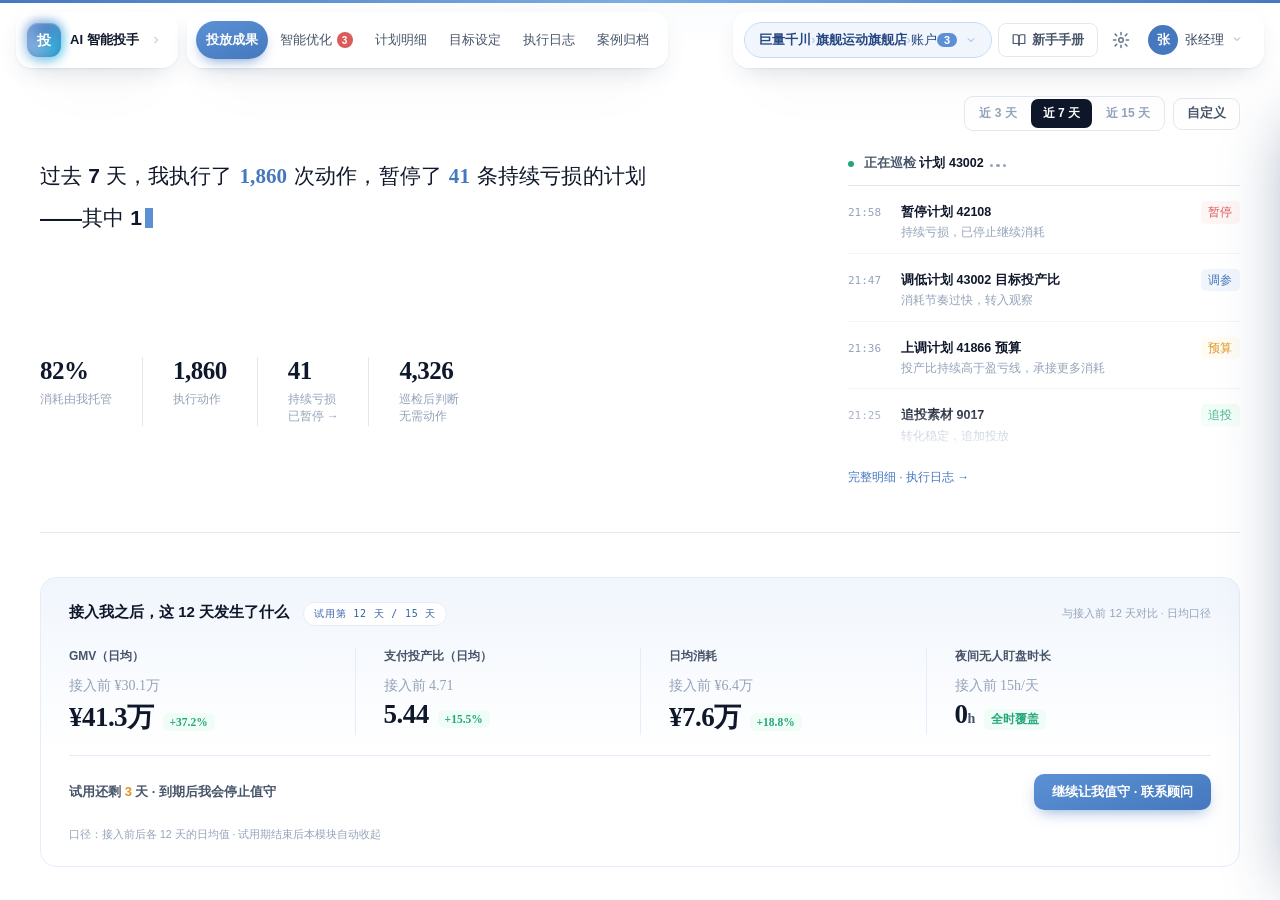
==== commit d72229ad: "移除原型底部演示提醒横条" ====
--- a/prototype/toudehao_final.html
+++ b/prototype/toudehao_final.html
@@ -1630,7 +1630,6 @@
 </head>
 
 <body>
-<div style="position:fixed;left:0;right:0;bottom:0;z-index:99999;background:#fffbeb;border-top:1px solid #fde68a;color:#92400e;font-size:12px;text-align:center;padding:4px 8px">演示原型 · 全部数据为合成演示样例，不代表真实商家或经营结果 · <a href="../index.html" style="color:#92400e;text-decoration:underline">返回作品集</a></div>
 <div class="app-layout">
     <header class="util-strip">
       <div class="isles">
